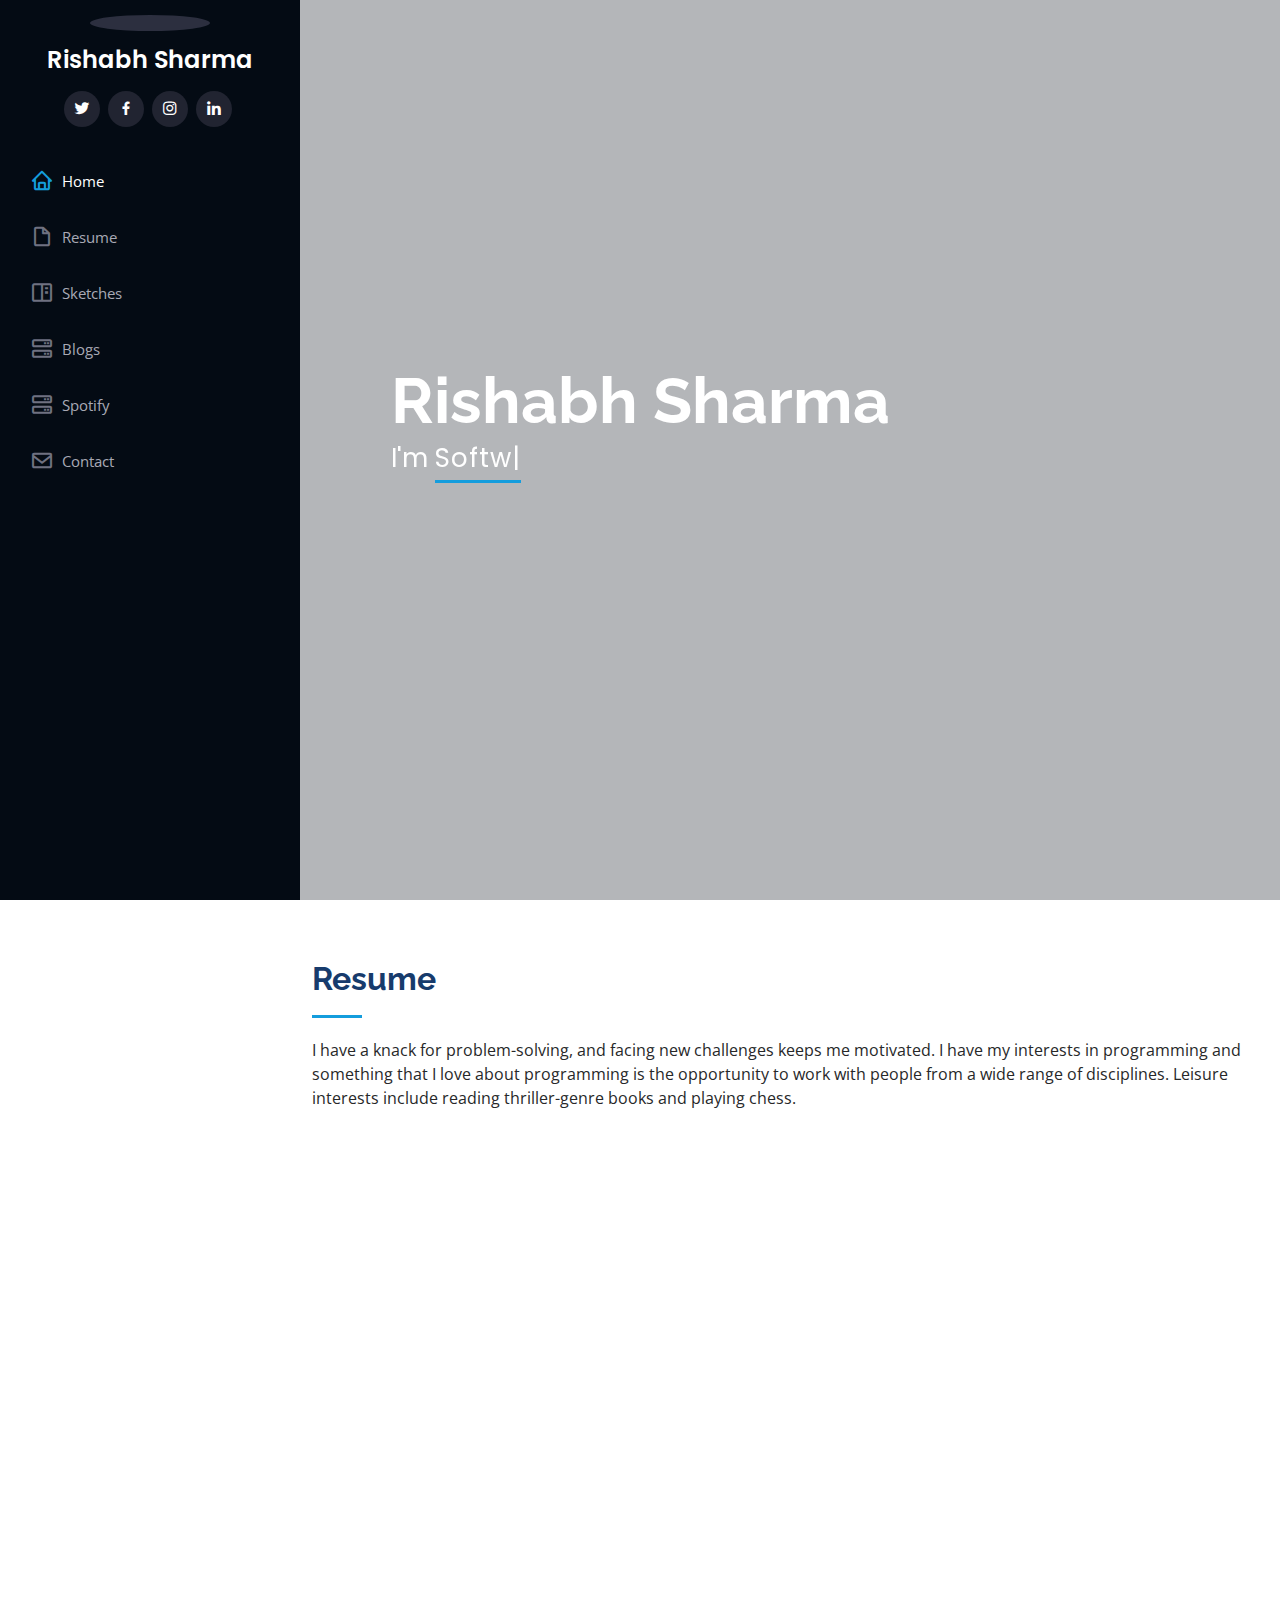
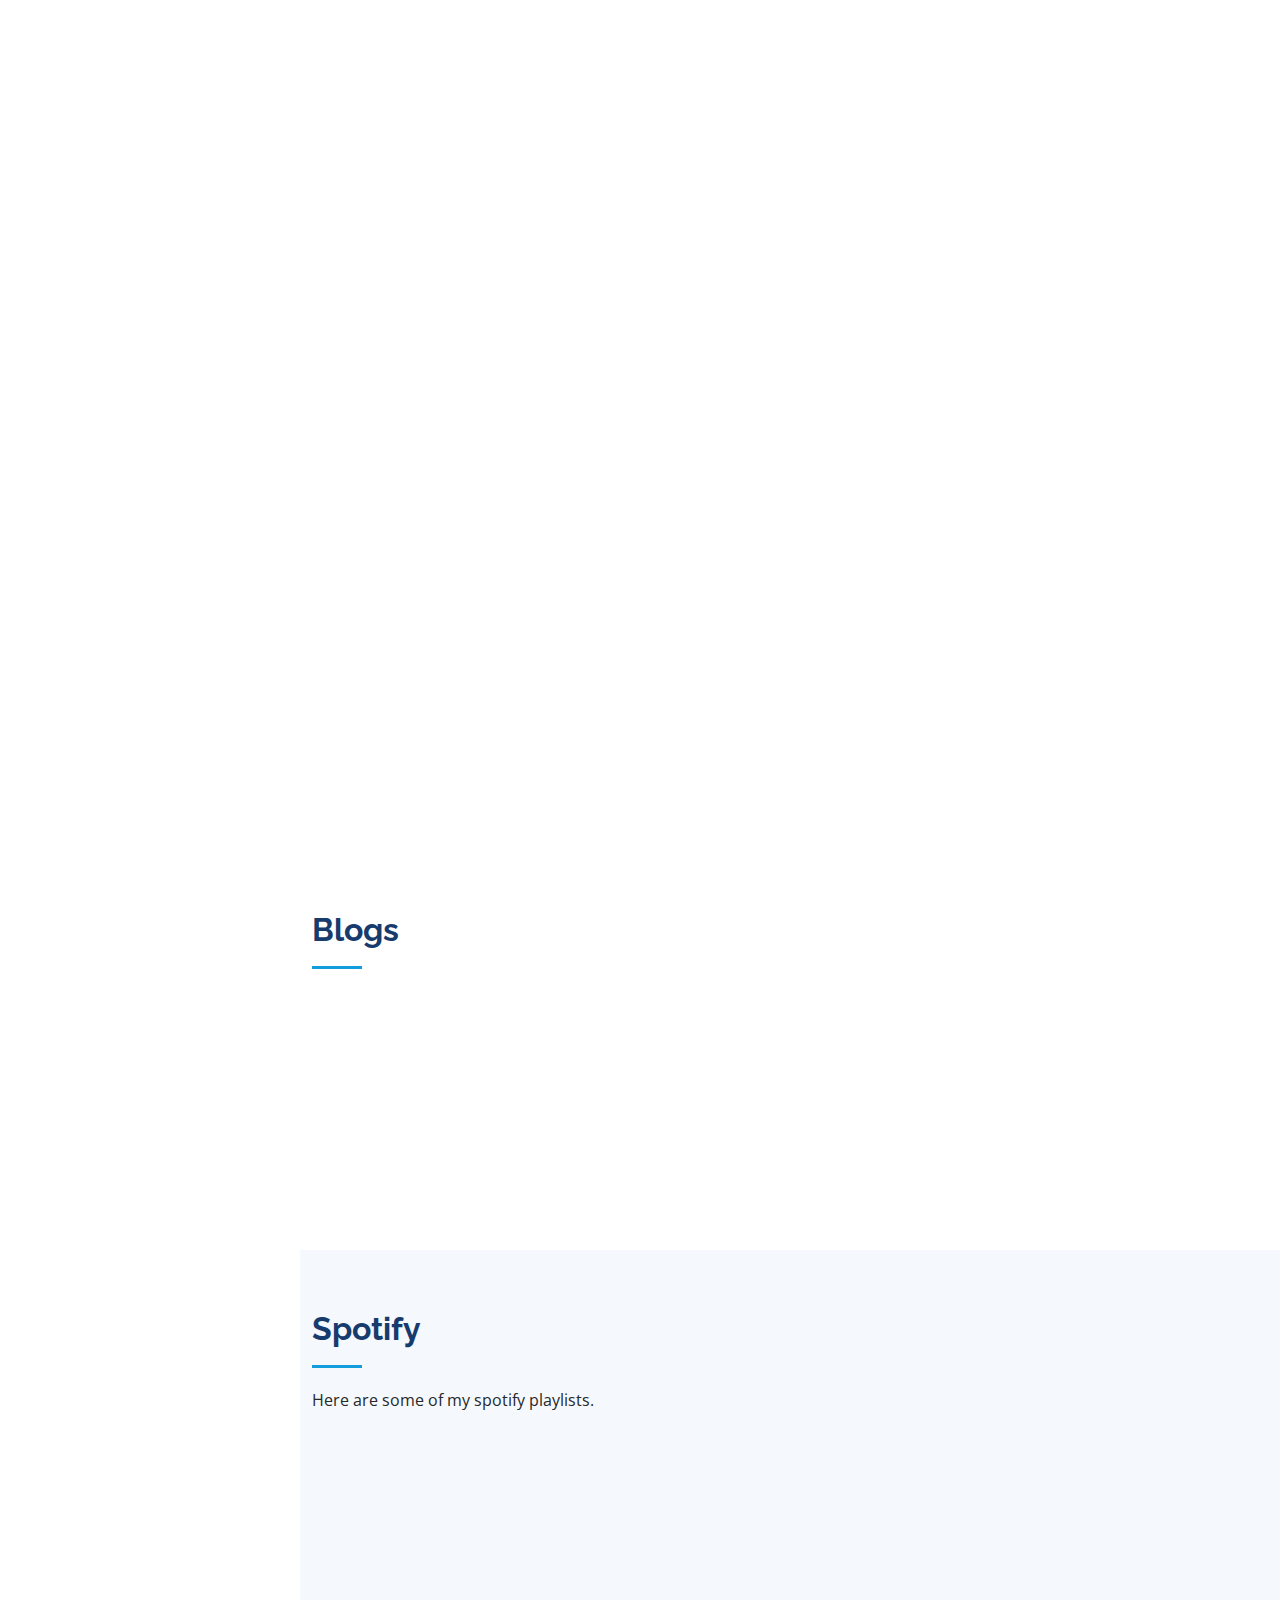
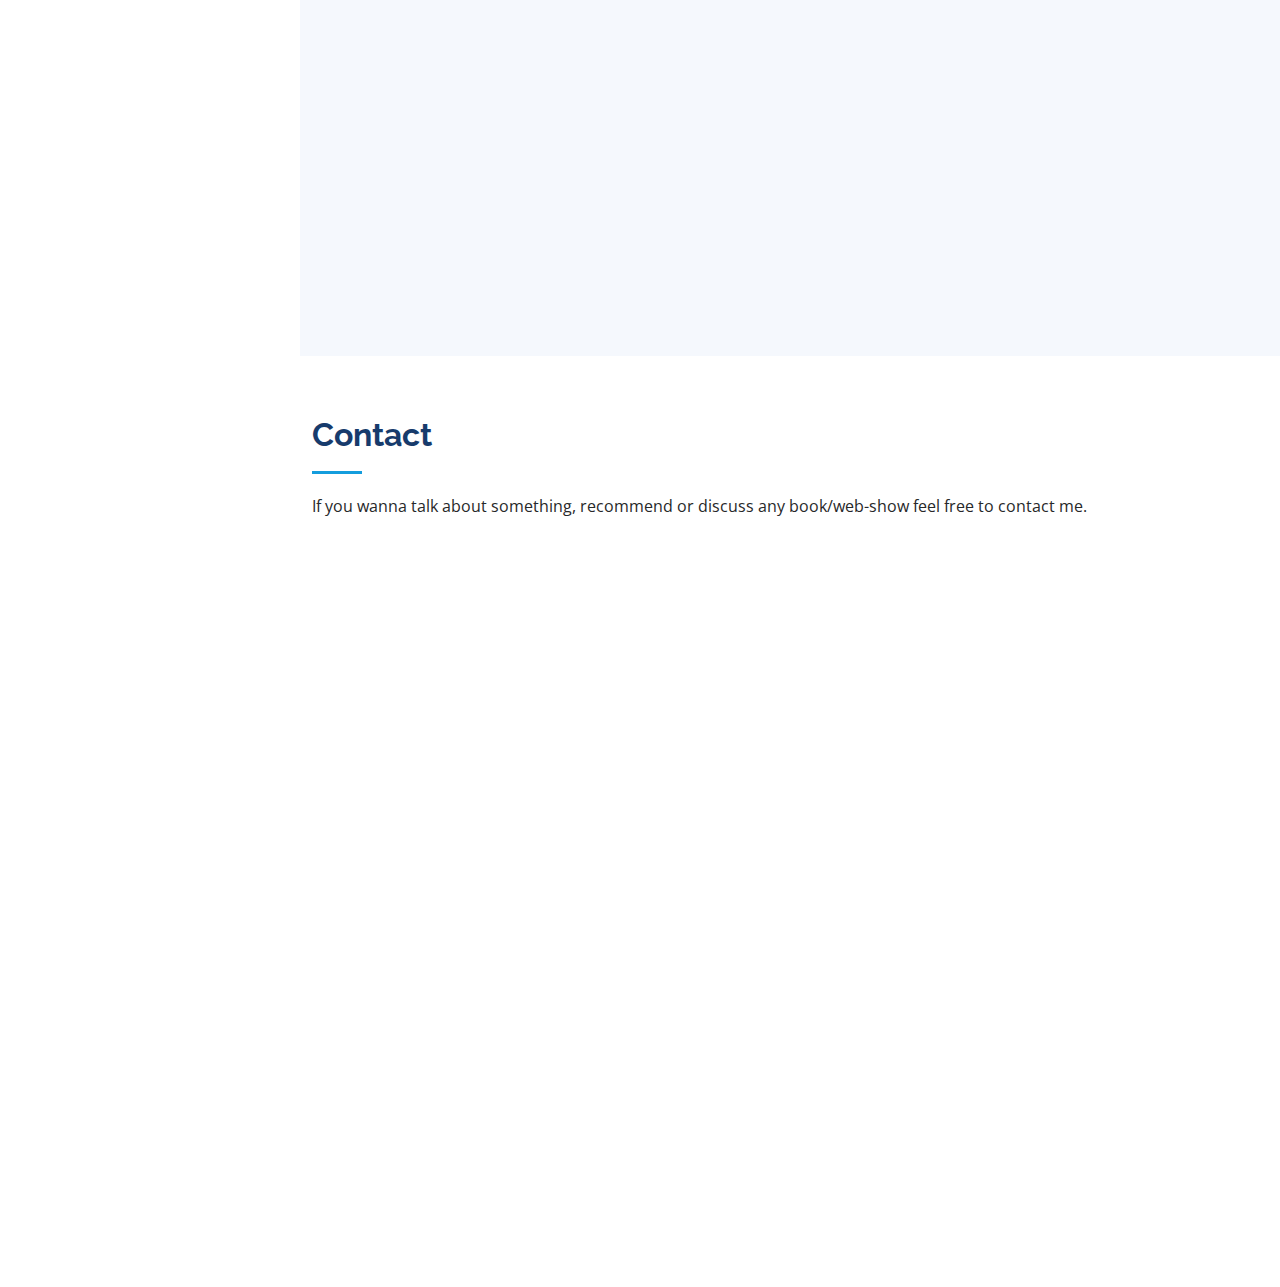
==== index.html @ ef226538 "added templete to be edited later" ====
<!DOCTYPE html>
<html lang="en">

<head>
  <meta charset="utf-8">
  <meta content="width=device-width, initial-scale=1.0" name="viewport">

  <title>Rishabh Sharma</title>
  <meta content="" name="description">
  <meta content="" name="keywords">

  <!-- Favicons -->
  <link href="assets/img/favicon.png" rel="icon">
  <link href="assets/img/apple-touch-icon.png" rel="apple-touch-icon">

  <!-- Google Fonts -->
  <link href="https://fonts.googleapis.com/css?family=Open+Sans:300,300i,400,400i,600,600i,700,700i|Raleway:300,300i,400,400i,500,500i,600,600i,700,700i|Poppins:300,300i,400,400i,500,500i,600,600i,700,700i" rel="stylesheet">

  <!-- Vendor CSS Files -->
  <link href="assets/vendor/aos/aos.css" rel="stylesheet">
  <link href="assets/vendor/bootstrap/css/bootstrap.min.css" rel="stylesheet">
  <link href="assets/vendor/bootstrap-icons/bootstrap-icons.css" rel="stylesheet">
  <link href="assets/vendor/boxicons/css/boxicons.min.css" rel="stylesheet">
  <link href="assets/vendor/glightbox/css/glightbox.min.css" rel="stylesheet">
  <link href="assets/vendor/swiper/swiper-bundle.min.css" rel="stylesheet">

  <!-- Template Main CSS File -->
  <link href="assets/css/style.css" rel="stylesheet">

  <!-- =======================================================
  * Template Name: iPortfolio - v3.7.0
  * Template URL: https://bootstrapmade.com/iportfolio-bootstrap-portfolio-websites-template/
  * Author: BootstrapMade.com
  * License: https://bootstrapmade.com/license/
  ======================================================== -->
</head>

<body>

  <!-- ======= Mobile nav toggle button ======= -->
  <i class="bi bi-list mobile-nav-toggle d-xl-none"></i>

  <!-- ======= Header ======= -->
  <header id="header">
    <div class="d-flex flex-column">

      <div class="profile">
        <img src="assets/img/propic.jpg" alt="" class="img-fluid rounded-circle">
        <h1 class="text-light"><a href="index.html">Rishabh Sharma</a></h1>
        <div class="social-links mt-3 text-center">
          <a href="#" class="twitter"><i class="bx bxl-twitter"></i></a>
          <a href="https://www.facebook.com/thisisrishabhsharma/" class="facebook"><i class="bx bxl-facebook"></i></a>
          <a href="https://www.instagram.com/rishaabh.__/" class="instagram"><i class="bx bxl-instagram"></i></a>
          <!-- <a href="#" class="google-plus"><i class="bx bxl-skype"></i></a> -->
          <a href="#" class="https://www.linkedin.com/in/rishabh18b/"><i class="bx bxl-linkedin"></i></a>
        </div>
      </div>

      <nav id="navbar" class="nav-menu navbar">
        <ul>
          <li><a href="#hero" class="nav-link scrollto active"><i class="bx bx-home"></i> <span>Home</span></a></li>
          <!-- <li><a href="#about" class="nav-link scrollto"><i class="bx bx-user"></i> <span>About</span></a></li> -->
          <li><a href="#resume" class="nav-link scrollto"><i class="bx bx-file-blank"></i> <span>Resume</span></a></li>
          <li><a href="#portfolio" class="nav-link scrollto"><i class="bx bx-book-content"></i> <span>Sketches</span></a></li>
          <li><a href="#services" class="nav-link scrollto"><i class="bx bx-server"></i> <span>Blogs</span></a></li>
          <li><a href="#testimonials" class="nav-link scrollto"><i class="bx bx-server"></i> <span>Spotify</span></a></li>
          <li><a href="#contact" class="nav-link scrollto"><i class="bx bx-envelope"></i> <span>Contact</span></a></li>
        </ul>
      </nav><!-- .nav-menu -->
    </div>
  </header><!-- End Header -->

  <!-- ======= Hero Section ======= -->
  <section id="hero" class="d-flex flex-column justify-content-center align-items-center">
    <div class="hero-container" data-aos="fade-in">
      <h1>Rishabh Sharma</h1>
      <p>I'm <span class="typed" data-typed-items="Software Developer, Bibliophile , Cinephile ,Artist(NOOB)"></span></p>
    </div>
  </section><!-- End Hero -->

  <main id="main">

    <!-- ======= About Section ======= -->
    <!-- <section id="about" class="about">
      <div class="container">

        <div class="section-title">
          <h2>About</h2>
          <p>Magnam dolores commodi suscipit. Necessitatibus eius consequatur ex aliquid fuga eum quidem. Sit sint consectetur velit. Quisquam quos quisquam cupiditate. Et nemo qui impedit suscipit alias ea. Quia fugiat sit in iste officiis commodi quidem hic quas.</p>
        </div>

        <div class="row">
          <div class="col-lg-4" data-aos="fade-right">
            <img src="assets/img/propic.jpg" class="img-fluid" alt="">
          </div>
          <div class="col-lg-8 pt-4 pt-lg-0 content" data-aos="fade-left">
            <h3>UI/UX Designer &amp; Web Developer.</h3>
            <p class="fst-italic">
              Lorem ipsum dolor sit amet, consectetur adipiscing elit, sed do eiusmod tempor incididunt ut labore et dolore
              magna aliqua.
            </p>
            <div class="row">
              <div class="col-lg-6">
                <ul>
                  <li><i class="bi bi-chevron-right"></i> <strong>Birthday:</strong> <span>1 May 1995</span></li>
                  <li><i class="bi bi-chevron-right"></i> <strong>Website:</strong> <span>www.example.com</span></li>
                  <li><i class="bi bi-chevron-right"></i> <strong>Phone:</strong> <span>+123 456 7890</span></li>
                  <li><i class="bi bi-chevron-right"></i> <strong>City:</strong> <span>New York, USA</span></li>
                </ul>
              </div>
              <div class="col-lg-6">
                <ul>
                  <li><i class="bi bi-chevron-right"></i> <strong>Age:</strong> <span>30</span></li>
                  <li><i class="bi bi-chevron-right"></i> <strong>Degree:</strong> <span>Master</span></li>
                  <li><i class="bi bi-chevron-right"></i> <strong>PhEmailone:</strong> <span>email@example.com</span></li>
                  <li><i class="bi bi-chevron-right"></i> <strong>Freelance:</strong> <span>Available</span></li>
                </ul>
              </div>
            </div>
            <p>
              Officiis eligendi itaque labore et dolorum mollitia officiis optio vero. Quisquam sunt adipisci omnis et ut. Nulla accusantium dolor incidunt officia tempore. Et eius omnis.
              Cupiditate ut dicta maxime officiis quidem quia. Sed et consectetur qui quia repellendus itaque neque. Aliquid amet quidem ut quaerat cupiditate. Ab et eum qui repellendus omnis culpa magni laudantium dolores.
            </p>
          </div>
        </div>

      </div>
    </section>End About Section -->

    <!-- ======= Facts Section ======= -->
    <!-- <section id="facts" class="facts">
      <div class="container">

        <div class="section-title">
          <h2>Facts</h2>
          <p>Magnam dolores commodi suscipit. Necessitatibus eius consequatur ex aliquid fuga eum quidem. Sit sint consectetur velit. Quisquam quos quisquam cupiditate. Et nemo qui impedit suscipit alias ea. Quia fugiat sit in iste officiis commodi quidem hic quas.</p>
        </div>

        <div class="row no-gutters">

          <div class="col-lg-3 col-md-6 d-md-flex align-items-md-stretch" data-aos="fade-up">
            <div class="count-box">
              <i class="bi bi-emoji-smile"></i>
              <span data-purecounter-start="0" data-purecounter-end="232" data-purecounter-duration="1" class="purecounter"></span>
              <p><strong>Happy Clients</strong> consequuntur quae</p>
            </div>
          </div>

          <div class="col-lg-3 col-md-6 d-md-flex align-items-md-stretch" data-aos="fade-up" data-aos-delay="100">
            <div class="count-box">
              <i class="bi bi-journal-richtext"></i>
              <span data-purecounter-start="0" data-purecounter-end="521" data-purecounter-duration="1" class="purecounter"></span>
              <p><strong>Projects</strong> adipisci atque cum quia aut</p>
            </div>
          </div>

          <div class="col-lg-3 col-md-6 d-md-flex align-items-md-stretch" data-aos="fade-up" data-aos-delay="200">
            <div class="count-box">
              <i class="bi bi-headset"></i>
              <span data-purecounter-start="0" data-purecounter-end="1453" data-purecounter-duration="1" class="purecounter"></span>
              <p><strong>Hours Of Support</strong> aut commodi quaerat</p>
            </div>
          </div>

          <div class="col-lg-3 col-md-6 d-md-flex align-items-md-stretch" data-aos="fade-up" data-aos-delay="300">
            <div class="count-box">
              <i class="bi bi-people"></i>
              <span data-purecounter-start="0" data-purecounter-end="32" data-purecounter-duration="1" class="purecounter"></span>
              <p><strong>Hard Workers</strong> rerum asperiores dolor</p>
            </div>
          </div>

        </div>

      </div>
    </section>End Facts Section -->

    <!-- ======= Skills Section ======= -->
    <!-- <section id="skills" class="skills section-bg">
      <div class="container">

        <div class="section-title">
          <h2>Skills</h2>
          <p></p>
        </div>

        <div class="row skills-content">

          <div class="col-lg-6" data-aos="fade-up">

            <div class="progress">
              <span class="skill"> C++ <i class="val">100%</i></span>
              <div class="progress-bar-wrap">
                <div class="progress-bar" role="progressbar" aria-valuenow="100" aria-valuemin="0" aria-valuemax="100"></div>
              </div>
            </div>

            <div class="progress">
              <span class="skill">CSS <i class="val">90%</i></span>
              <div class="progress-bar-wrap">
                <div class="progress-bar" role="progressbar" aria-valuenow="90" aria-valuemin="0" aria-valuemax="100"></div>
              </div>
            </div>

            <div class="progress">
              <span class="skill">JavaScript <i class="val">75%</i></span>
              <div class="progress-bar-wrap">
                <div class="progress-bar" role="progressbar" aria-valuenow="75" aria-valuemin="0" aria-valuemax="100"></div>
              </div>
            </div>

          </div>

          <div class="col-lg-6" data-aos="fade-up" data-aos-delay="100">

            <div class="progress">
              <span class="skill">PHP <i class="val">80%</i></span>
              <div class="progress-bar-wrap">
                <div class="progress-bar" role="progressbar" aria-valuenow="80" aria-valuemin="0" aria-valuemax="100"></div>
              </div>
            </div>

            <div class="progress">
              <span class="skill">WordPress/CMS <i class="val">90%</i></span>
              <div class="progress-bar-wrap">
                <div class="progress-bar" role="progressbar" aria-valuenow="90" aria-valuemin="0" aria-valuemax="100"></div>
              </div>
            </div>

            <div class="progress">
              <span class="skill">Photoshop <i class="val">55%</i></span>
              <div class="progress-bar-wrap">
                <div class="progress-bar" role="progressbar" aria-valuenow="55" aria-valuemin="0" aria-valuemax="100"></div>
              </div>
            </div>

          </div>

        </div>

      </div>
    </section>End Skills Section -->

    <!-- ======= Resume Section ======= -->
    <section id="resume" class="resume">
      <div class="container">

        <div class="section-title">
          <h2>Resume</h2>
          <p>I have a knack for problem-solving, and facing new challenges keeps me motivated. I have my interests in programming and something that I love about programming is the opportunity to work with people from a wide range of disciplines. Leisure interests include reading thriller-genre books and playing chess.</p>
        </div>

        <div class="row">
          <div class="col-lg-6" data-aos="fade-up">
            <h3 class="resume-title">Sumary</h3>
            <div class="resume-item pb-0">
              <h4>Rishabh Sharma</h4>
              <p><em>Innovative and deadline-driven software developer who is new in the industry and trying to understand and do professional work.</em></p>
              <ul>
                <li>Bangalore, India</li>
                <!-- <li>(123) 456-7891</li>
                <li>alice.barkley@example.com</li> -->
              </ul>
            </div>

            <h3 class="resume-title">Education</h3>
            <div class="resume-item">
              <h4>Bachelor of Technology, Electronics &amp; Communication Engineering</h4>
              <h5>2018 - 2022</h5>
              <p><em><b>Indian Institute of Technology (IIT) Guwahati, Assam, India </b></em></p>
            </div>
            <!-- <div class="resume-item">
              <h4>Bachelor of Fine Arts &amp; Graphic Design</h4>
              <h5>2010 - 2014</h5>
              <p><em>Rochester Institute of Technology, Rochester, NY</em></p>
              <p>Quia nobis sequi est occaecati aut. Repudiandae et iusto quae reiciendis et quis Eius vel ratione eius unde vitae rerum voluptates asperiores voluptatem Earum molestiae consequatur neque etlon sader mart dila</p>
            </div>
          </div> -->
          <div class="col-lg-6" data-aos="fade-up" data-aos-delay="100">
            <h3 class="resume-title">Professional Experience</h3>
            <div class="resume-item">
              <h4>Software Development Engineer ,Amazon </h4>
              <h5>July 2022 - Present</h5>
              <p><em>Bangalore, India</em></p>
              <ul>
                <!-- <li>Developed numerous marketing programs (logos, brochures,infographics, presentations, and advertisements).</li>
                <li>Managed up to 5 projects or tasks at a given time while under pressure</li>
                <li>Recommended and consulted with clients on the most appropriate graphic design</li>
                <li>Created 4+ design presentations and proposals a month for clients and account managers</li> -->
              </ul>
            </div>
            <div class="resume-item">
              <h4>Software Engineer Intern</h4>
              <h5>May 2021 - July 2021</h5>
              <p><em> Pune, India </em></p>
              <ul>
                <li>Developed a REST Spring Boot Angular application with different services and implemented mockito tests.</li>
                <li>Used JDBC api to create connection with the database, performed queries and visualized results with swagger-ui. </li>
                <li>Analyzed and provided solution to resolve 4 jiras related to missing breaks in a Portfolio Services System application.</li>
              </ul>
            </div>
            
          </div>
        </div>

      </div>
    </section><!-- End Resume Section -->

    <!-- ======= Portfolio Section ======= -->
    <!-- <section id="portfolio" class="portfolio section-bg">
      <div class="container">

        <div class="section-title">
          <h2>Sketches</h2>
          <p> Leisure Interest (Maybe someday I will be able to draw better) </p>
        </div>

        <div class="row" data-aos="fade-up">
          <div class="col-lg-12 d-flex justify-content-center">
            <ul id="portfolio-flters">
              <li data-filter="*" class="filter-active">All</li>
              <li data-filter=".filter-app">App</li>
              <li data-filter=".filter-card">Card</li>
              <li data-filter=".filter-web">Web</li>
            </ul>
          </div>
        </div>

        <div class="row portfolio-container" data-aos="fade-up" data-aos-delay="100">

          <div class="col-lg-4 col-md-6 portfolio-item filter-app">
            <div class="portfolio-wrap">
              <img src="assets/img/portfolio/portfolio-1.jpg" class="img-fluid" alt="">
              <div class="portfolio-links">
                <a href="assets/img/portfolio/portfolio-1.jpg" data-gallery="portfolioGallery" class="portfolio-lightbox" title="App 1"><i class="bx bx-plus"></i></a>
                <a href="portfolio-details.html" title="More Details"><i class="bx bx-link"></i></a>
              </div>
            </div>
          </div>

          <div class="col-lg-4 col-md-6 portfolio-item filter-web">
            <div class="portfolio-wrap">
              <img src="assets/img/portfolio/portfolio-2.jpg" class="img-fluid" alt="">
              <div class="portfolio-links">
                <a href="assets/img/portfolio/portfolio-2.jpg" data-gallery="portfolioGallery" class="portfolio-lightbox" title="Web 3"><i class="bx bx-plus"></i></a>
                <a href="portfolio-details.html" title="More Details"><i class="bx bx-link"></i></a>
              </div>
            </div>
          </div>

          <div class="col-lg-4 col-md-6 portfolio-item filter-app">
            <div class="portfolio-wrap">
              <img src="assets/img/portfolio/portfolio-3.jpg" class="img-fluid" alt="">
              <div class="portfolio-links">
                <a href="assets/img/portfolio/portfolio-3.jpg" data-gallery="portfolioGallery" class="portfolio-lightbox" title="App 2"><i class="bx bx-plus"></i></a>
                <a href="portfolio-details.html" title="More Details"><i class="bx bx-link"></i></a>
              </div>
            </div>
          </div>

          <div class="col-lg-4 col-md-6 portfolio-item filter-card">
            <div class="portfolio-wrap">
              <img src="assets/img/portfolio/portfolio-4.jpg" class="img-fluid" alt="">
              <div class="portfolio-links">
                <a href="assets/img/portfolio/portfolio-4.jpg" data-gallery="portfolioGallery" class="portfolio-lightbox" title="Card 2"><i class="bx bx-plus"></i></a>
                <a href="portfolio-details.html" title="More Details"><i class="bx bx-link"></i></a>
              </div>
            </div>
          </div>

          <div class="col-lg-4 col-md-6 portfolio-item filter-web">
            <div class="portfolio-wrap">
              <img src="assets/img/portfolio/portfolio-5.jpg" class="img-fluid" alt="">
              <div class="portfolio-links">
                <a href="assets/img/portfolio/portfolio-5.jpg" data-gallery="portfolioGallery" class="portfolio-lightbox" title="Web 2"><i class="bx bx-plus"></i></a>
                <a href="portfolio-details.html" title="More Details"><i class="bx bx-link"></i></a>
              </div>
            </div>
          </div>

          <div class="col-lg-4 col-md-6 portfolio-item filter-app">
            <div class="portfolio-wrap">
              <img src="assets/img/portfolio/portfolio-6.jpg" class="img-fluid" alt="">
              <div class="portfolio-links">
                <a href="assets/img/portfolio/portfolio-6.jpg" data-gallery="portfolioGallery" class="portfolio-lightbox" title="App 3"><i class="bx bx-plus"></i></a>
                <a href="portfolio-details.html" title="More Details"><i class="bx bx-link"></i></a>
              </div>
            </div>
          </div>

          <div class="col-lg-4 col-md-6 portfolio-item filter-card">
            <div class="portfolio-wrap">
              <img src="assets/img/portfolio/portfolio-7.jpg" class="img-fluid" alt="">
              <div class="portfolio-links">
                <a href="assets/img/portfolio/portfolio-7.jpg" data-gallery="portfolioGallery" class="portfolio-lightbox" title="Card 1"><i class="bx bx-plus"></i></a>
                <a href="portfolio-details.html" title="More Details"><i class="bx bx-link"></i></a>
              </div>
            </div>
          </div>

          <div class="col-lg-4 col-md-6 portfolio-item filter-card">
            <div class="portfolio-wrap">
              <img src="assets/img/portfolio/portfolio-8.jpg" class="img-fluid" alt="">
              <div class="portfolio-links">
                <a href="assets/img/portfolio/portfolio-8.jpg" data-gallery="portfolioGallery" class="portfolio-lightbox" title="Card 3"><i class="bx bx-plus"></i></a>
                <a href="portfolio-details.html" title="More Details"><i class="bx bx-link"></i></a>
              </div>
            </div>
          </div>

          <div class="col-lg-4 col-md-6 portfolio-item filter-web">
            <div class="portfolio-wrap">
              <img src="assets/img/portfolio/portfolio-9.jpg" class="img-fluid" alt="">
              <div class="portfolio-links">
                <a href="assets/img/portfolio/portfolio-9.jpg" data-gallery="portfolioGallery" class="portfolio-lightbox" title="Web 3"><i class="bx bx-plus"></i></a>
                <a href="portfolio-details.html" title="More Details"><i class="bx bx-link"></i></a>
              </div>
            </div>
          </div>

        </div>

      </div>
    </section> -->
    <!-- End Portfolio Section -->

    <!-- ======= Services Section ======= -->
    <section id="services" class="services">
      <div class="container">

        <div class="section-title">
          <h2>Blogs</h2>
          <p></p>
        </div>

        <div class="row">
          <div class="col-lg-4 col-md-6 icon-box" data-aos="fade-up">
            <div class="icon"><i class="bi bi-briefcase"></i></div>
            <h4 class="title"><a href="">Image Captioning</a></h4>
            <p class="description">Not Added Yet</p>
          </div>
          <div class="col-lg-4 col-md-6 icon-box" data-aos="fade-up" data-aos-delay="100">
            <div class="icon"><i class="bi bi-card-checklist"></i></div>
            <h4 class="title"><a href="">Movies and Shows  </a></h4>
            <p class="description">To Be Added </p>
          </div>
          <div class="col-lg-4 col-md-6 icon-box" data-aos="fade-up" data-aos-delay="200">
            <div class="icon"><i class="bi bi-bar-chart"></i></div>
            <h4 class="title"><a href="">Projects</a></h4>
            <p class="description">TBA</p>
          </div>
           <div class="col-lg-4 col-md-6 icon-box" data-aos="fade-up" data-aos-delay="300">
            <div class="icon"><i class="bi bi-binoculars"></i></div>
            <h4 class="title"><a href="">Leetcode Profile</a></h4>
            <p class="description"></p>
          </div>
          <!--<div class="col-lg-4 col-md-6 icon-box" data-aos="fade-up" data-aos-delay="400">
            <div class="icon"><i class="bi bi-brightness-high"></i></div>
            <h4 class="title"><a href="">Nemo Enim</a></h4>
            <p class="description">At vero eos et accusamus et iusto odio dignissimos ducimus qui blanditiis praesentium voluptatum deleniti atque</p>
          </div>
          <div class="col-lg-4 col-md-6 icon-box" data-aos="fade-up" data-aos-delay="500">
            <div class="icon"><i class="bi bi-calendar4-week"></i></div>
            <h4 class="title"><a href="">Eiusmod Tempor</a></h4>
            <p class="description">Et harum quidem rerum facilis est et expedita distinctio. Nam libero tempore, cum soluta nobis est eligendi</p>
          </div> -->
        </div>

      </div>
    </section><!-- End Services Section -->

    <!-- ======= Testimonials Section ======= -->
    <section id="testimonials" class="testimonials section-bg">
      <div class="container">

        <div class="section-title">
          <h2>Spotify</h2>
          <p>Here are some of my spotify playlists.</p>
        </div>

        <div class="testimonials-slider swiper" data-aos="fade-up" data-aos-delay="100">
          <div class="swiper-wrapper">

            <div class="swiper-slide">
              <!-- <div class="testimonial-item" data-aos="fade-up" data-aos-delay="200">
                <p>
                  <i class="bx bxs-quote-alt-left quote-icon-left"></i>
                  Enim nisi quem export duis labore cillum quae magna enim sint quorum nulla quem veniam duis minim tempor labore quem eram duis noster aute amet eram fore quis sint minim.
                  <i class="bx bxs-quote-alt-right quote-icon-right"></i>
                </p>
                <img src="assets/img/testimonials/testimonials-3.jpg" class="testimonial-img" alt="">
                <h3>Jena Karlis</h3>
                <h4>Store Owner</h4>
              </div> -->
              <iframe style="border-radius:12px" src="https://open.spotify.com/embed/playlist/4V5U6uUlT5uv5gqG6p8don?utm_source=generator&theme=0" width="100%" height="380" frameBorder="0" allowfullscreen="" allow="autoplay; clipboard-write; encrypted-media; fullscreen; picture-in-picture"></iframe>
            </div><!-- End testimonial item -->

            <div class="swiper-slide">
              <!-- <div class="testimonial-item" data-aos="fade-up" data-aos-delay="300">
                <p>
                  <i class="bx bxs-quote-alt-left quote-icon-left"></i>
                  Fugiat enim eram quae cillum dolore dolor amet nulla culpa multos export minim fugiat minim velit minim dolor enim duis veniam ipsum anim magna sunt elit fore quem dolore labore illum veniam.
                  <i class="bx bxs-quote-alt-right quote-icon-right"></i>
                </p>
                <img src="assets/img/testimonials/testimonials-4.jpg" class="testimonial-img" alt="">
                <h3>Matt Brandon</h3>
                <h4>Freelancer</h4>
              </div> -->
              <iframe style="border-radius:12px" src="https://open.spotify.com/embed/playlist/53Fa5BwtEVOFikJavcQBQ5?utm_source=generator" width="100%" height="380" frameBorder="0" allowfullscreen="" allow="autoplay; clipboard-write; encrypted-media; fullscreen; picture-in-picture"></iframe>
            </div><!-- End testimonial item -->

            <div class="swiper-slide">
              <!-- <div class="testimonial-item" data-aos="fade-up">
                <p>
                  <i class="bx bxs-quote-alt-left quote-icon-left"></i>
                  Proin iaculis purus consequat sem cure digni ssim donec porttitora entum suscipit rhoncus. Accusantium quam, ultricies eget id, aliquam eget nibh et. Maecen aliquam, risus at semper.
                  <i class="bx bxs-quote-alt-right quote-icon-right"></i>
                </p>
                <img src="assets/img/testimonials/testimonials-1.jpg" class="testimonial-img" alt="">
                <h3>Saul Goodman</h3>
                <h4>Ceo &amp; Founder</h4>
              </div> -->
              <iframe style="border-radius:12px" src="https://open.spotify.com/embed/playlist/48FzzGrpY8kNujWQgkJJsB?utm_source=generator" width="100%" height="380" frameBorder="0" allowfullscreen="" allow="autoplay; clipboard-write; encrypted-media; fullscreen; picture-in-picture"></iframe>
            </div><!-- End testimonial item -->

            <div class="swiper-slide">
              <!-- <div class="testimonial-item" data-aos="fade-up" data-aos-delay="100">
                <p>
                  <i class="bx bxs-quote-alt-left quote-icon-left"></i>
                  Export tempor illum tamen malis malis eram quae irure esse labore quem cillum quid cillum eram malis quorum velit fore eram velit sunt aliqua noster fugiat irure amet legam anim culpa.
                  <i class="bx bxs-quote-alt-right quote-icon-right"></i>
                </p>
                <img src="assets/img/testimonials/testimonials-2.jpg" class="testimonial-img" alt="">
                <h3>Sara Wilsson</h3>
                <h4>Designer</h4>
              </div> -->
              <iframe style="border-radius:12px" src="https://open.spotify.com/embed/playlist/6kwsrBHZuJHfhoolCjEnKP?utm_source=generator" width="100%" height="380" frameBorder="0" allowfullscreen="" allow="autoplay; clipboard-write; encrypted-media; fullscreen; picture-in-picture"></iframe>
            </div><!-- End testimonial item -->

            

            

            <div class="swiper-slide">
              <!-- <div class="testimonial-item" data-aos="fade-up" data-aos-delay="400">
                <p>
                  <i class="bx bxs-quote-alt-left quote-icon-left"></i>
                  Quis quorum aliqua sint quem legam fore sunt eram irure aliqua veniam tempor noster veniam enim culpa labore duis sunt culpa nulla illum cillum fugiat legam esse veniam culpa fore nisi cillum quid.
                  <i class="bx bxs-quote-alt-right quote-icon-right"></i>
                </p>
                <img src="assets/img/testimonials/testimonials-5.jpg" class="testimonial-img" alt="">
                <h3>John Larson</h3>
                <h4>Entrepreneur</h4>
              </div> -->
              Show code
<iframe style="border-radius:12px" src="https://open.spotify.com/embed/playlist/7jkri3Ec6mxAiTUZVP0D40?utm_source=generator" width="100%" height="380" frameBorder="0" allowfullscreen="" allow="autoplay; clipboard-write; encrypted-media; fullscreen; picture-in-picture"></iframe>
            </div><!-- End testimonial item -->

          </div>
          <div class="swiper-pagination"></div>
        </div>

      </div>
    </section><!-- End Testimonials Section -->

    <!-- ======= Contact Section ======= -->
    <section id="contact" class="contact">
      <div class="container">

        <div class="section-title">
          <h2>Contact</h2>
          <p>If you wanna talk about something, recommend or discuss any book/web-show feel free to contact me.</p>
        </div>

        <div class="row" data-aos="fade-in">

          <div class="col-lg-5 d-flex align-items-stretch">
            <div class="info">
              <div class="address">
                <i class="bi bi-geo-alt"></i>
                <h4>Location:</h4>
                <p>In the Moment &#128521;</p>
              </div>

              <div class="email">
                <i class="bi bi-envelope"></i>
                <h4>Email:</h4>
                <p>risharma18b@gmail.com</p>
              </div>

              <div class="phone">
                <i class="bi bi-phone"></i>
                <h4>Call:</h4>
                <p>+9194245-97135</p>
              </div>

              <iframe src="https://www.google.com/maps/embed?pb=!1m14!1m12!1m3!1d15552.649179714963!2d77.71085735!3d12.961464699999999!2m3!1f0!2f0!3f0!3m2!1i1024!2i768!4f13.1!5e0!3m2!1sen!2sin!4v1658577190531!5m2!1sen!2sin" frameborder="0" style="border:0; width: 100%; height: 290px;" allowfullscreen></iframe>
            </div>

          </div>

          <div class="col-lg-7 mt-5 mt-lg-0 d-flex align-items-stretch">
            <form action="forms/contact.php" method="post" role="form" class="php-email-form">
              <div class="row">
                <div class="form-group col-md-6">
                  <label for="name">Your Name</label>
                  <input type="text" name="name" class="form-control" id="name" required>
                </div>
                <div class="form-group col-md-6">
                  <label for="name">Your Email</label>
                  <input type="email" class="form-control" name="email" id="email" required>
                </div>
              </div>
              <div class="form-group">
                <label for="name">Subject</label>
                <input type="text" class="form-control" name="subject" id="subject" required>
              </div>
              <div class="form-group">
                <label for="name">Message</label>
                <textarea class="form-control" name="message" rows="10" required></textarea>
              </div>
              <div class="my-3">
                <div class="loading">Loading</div>
                <div class="error-message"></div>
                <div class="sent-message">Your message has been sent. Thank you!</div>
              </div>
              <div class="text-center"><button type="submit">Send Message</button></div>
            </form>
          </div>

        </div>

      </div>
    </section><!-- End Contact Section -->

  </main><!-- End #main -->

  <!-- ======= Footer ======= -->
  <footer id="footer">
    <div class="container">
      <!-- <div class="copyright">
        &copy; Copyright <strong><span>Rishabh</span></strong>
      </div> -->
      
    </div>
  </footer><!-- End  Footer -->

  <a href="#" class="back-to-top d-flex align-items-center justify-content-center"><i class="bi bi-arrow-up-short"></i></a>

  <!-- Vendor JS Files -->
  <script src="assets/vendor/purecounter/purecounter.js"></script>
  <script src="assets/vendor/aos/aos.js"></script>
  <script src="assets/vendor/bootstrap/js/bootstrap.bundle.min.js"></script>
  <script src="assets/vendor/glightbox/js/glightbox.min.js"></script>
  <script src="assets/vendor/isotope-layout/isotope.pkgd.min.js"></script>
  <script src="assets/vendor/swiper/swiper-bundle.min.js"></script>
  <script src="assets/vendor/typed.js/typed.min.js"></script>
  <script src="assets/vendor/waypoints/noframework.waypoints.js"></script>
  <script src="assets/vendor/php-email-form/validate.js"></script>

  <!-- Template Main JS File -->
  <script src="assets/js/main.js"></script>

</body>

</html>
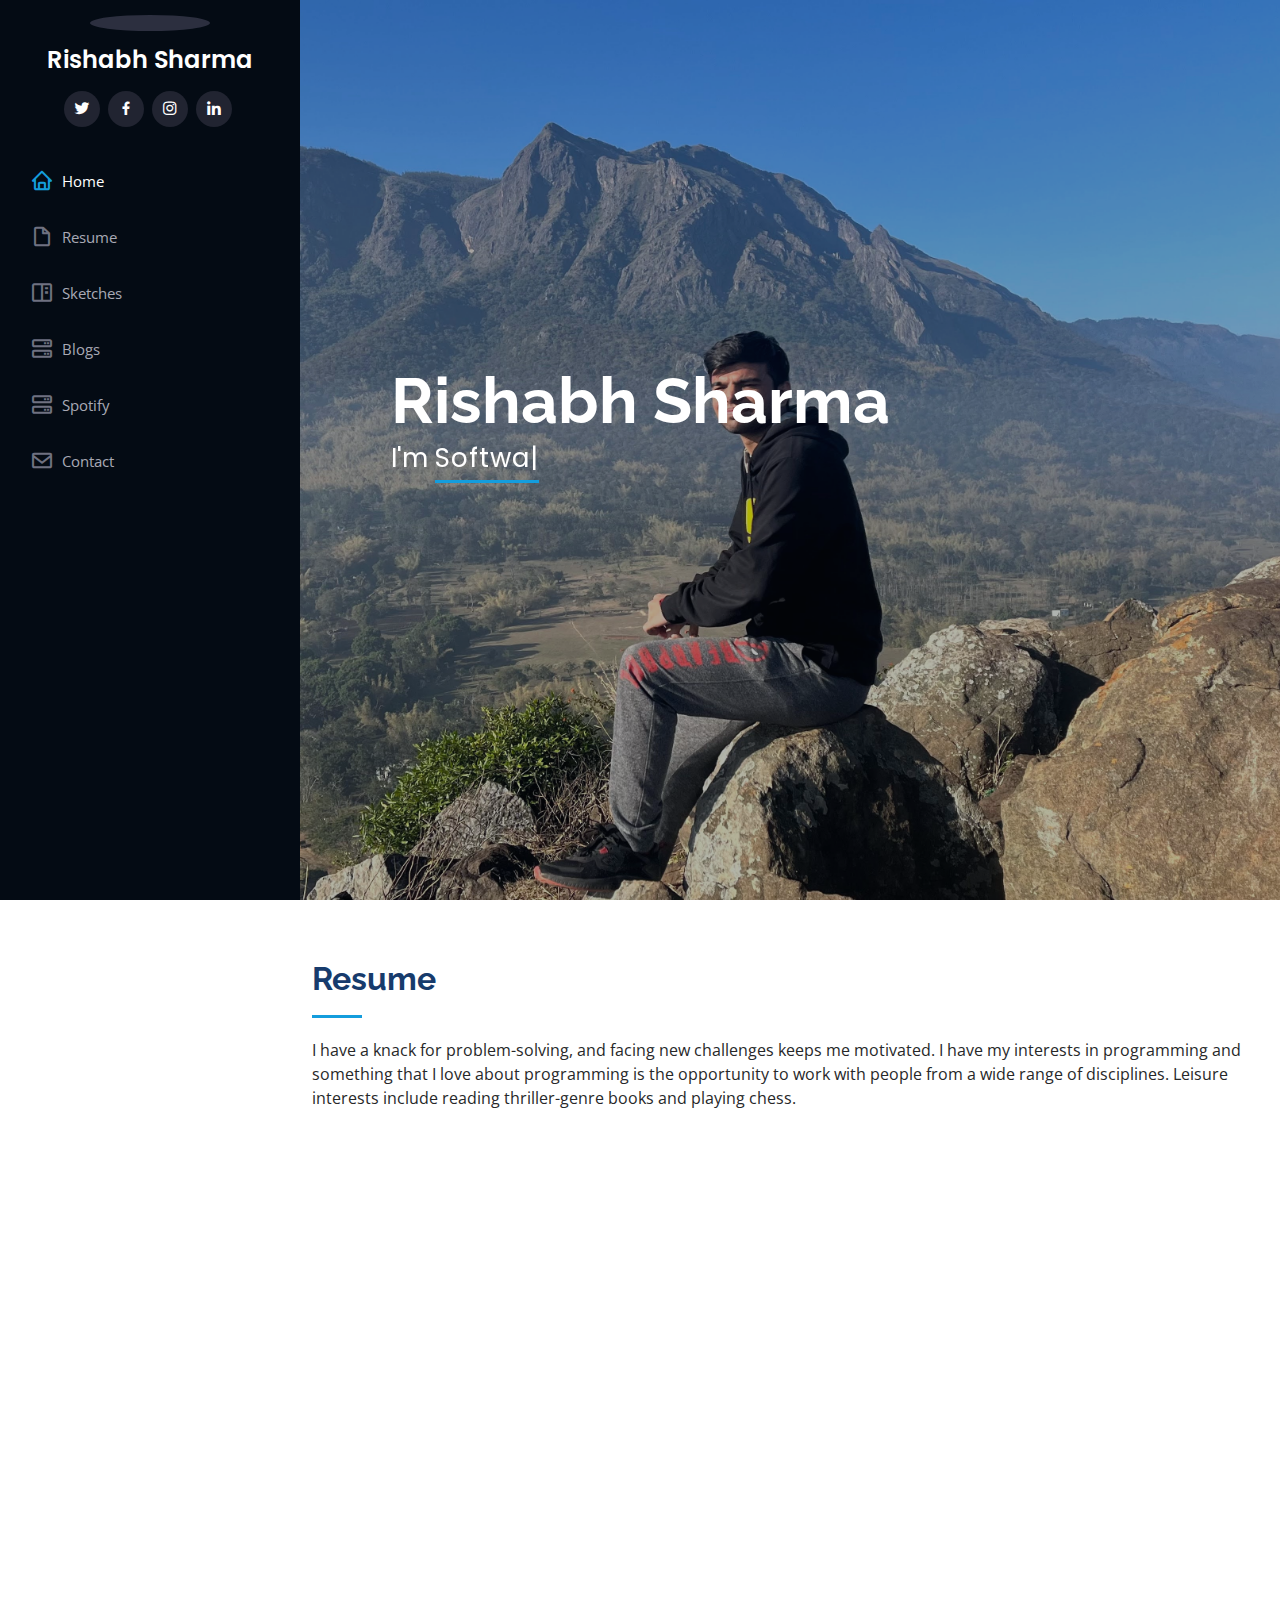
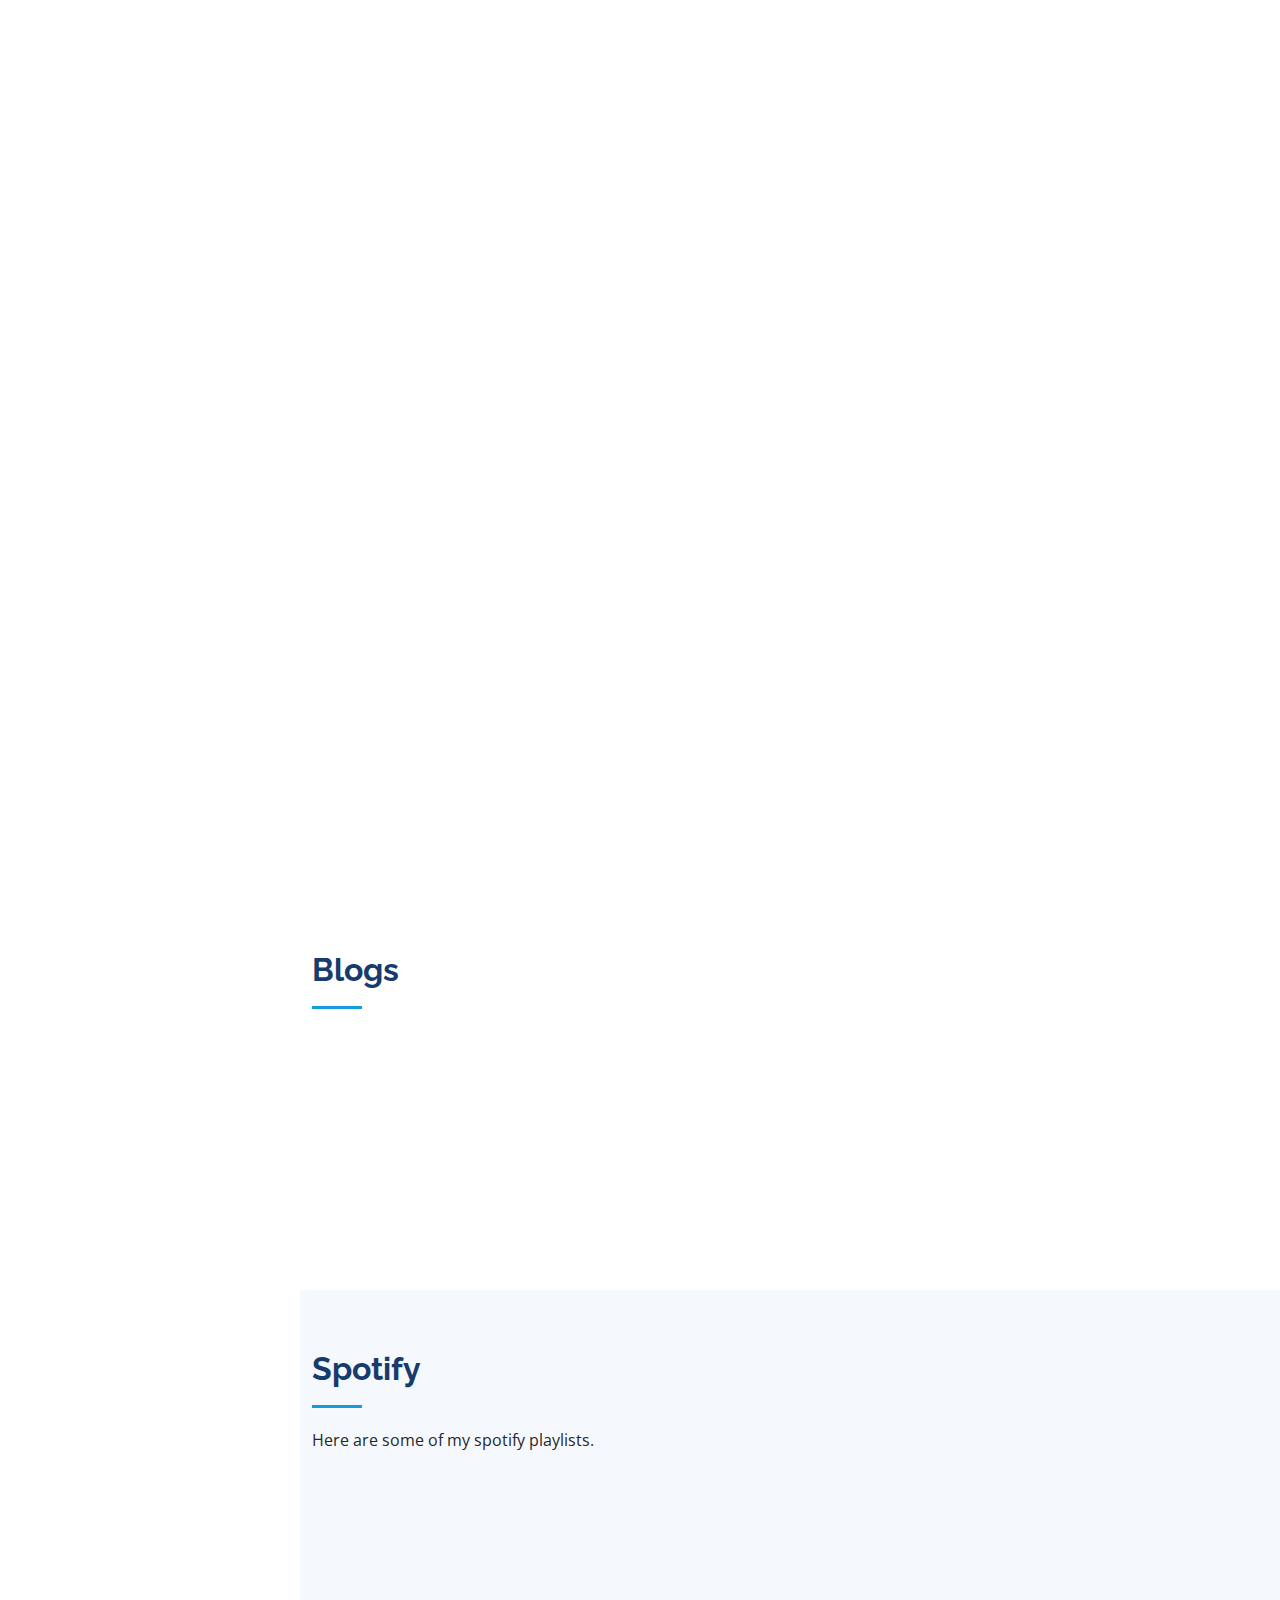
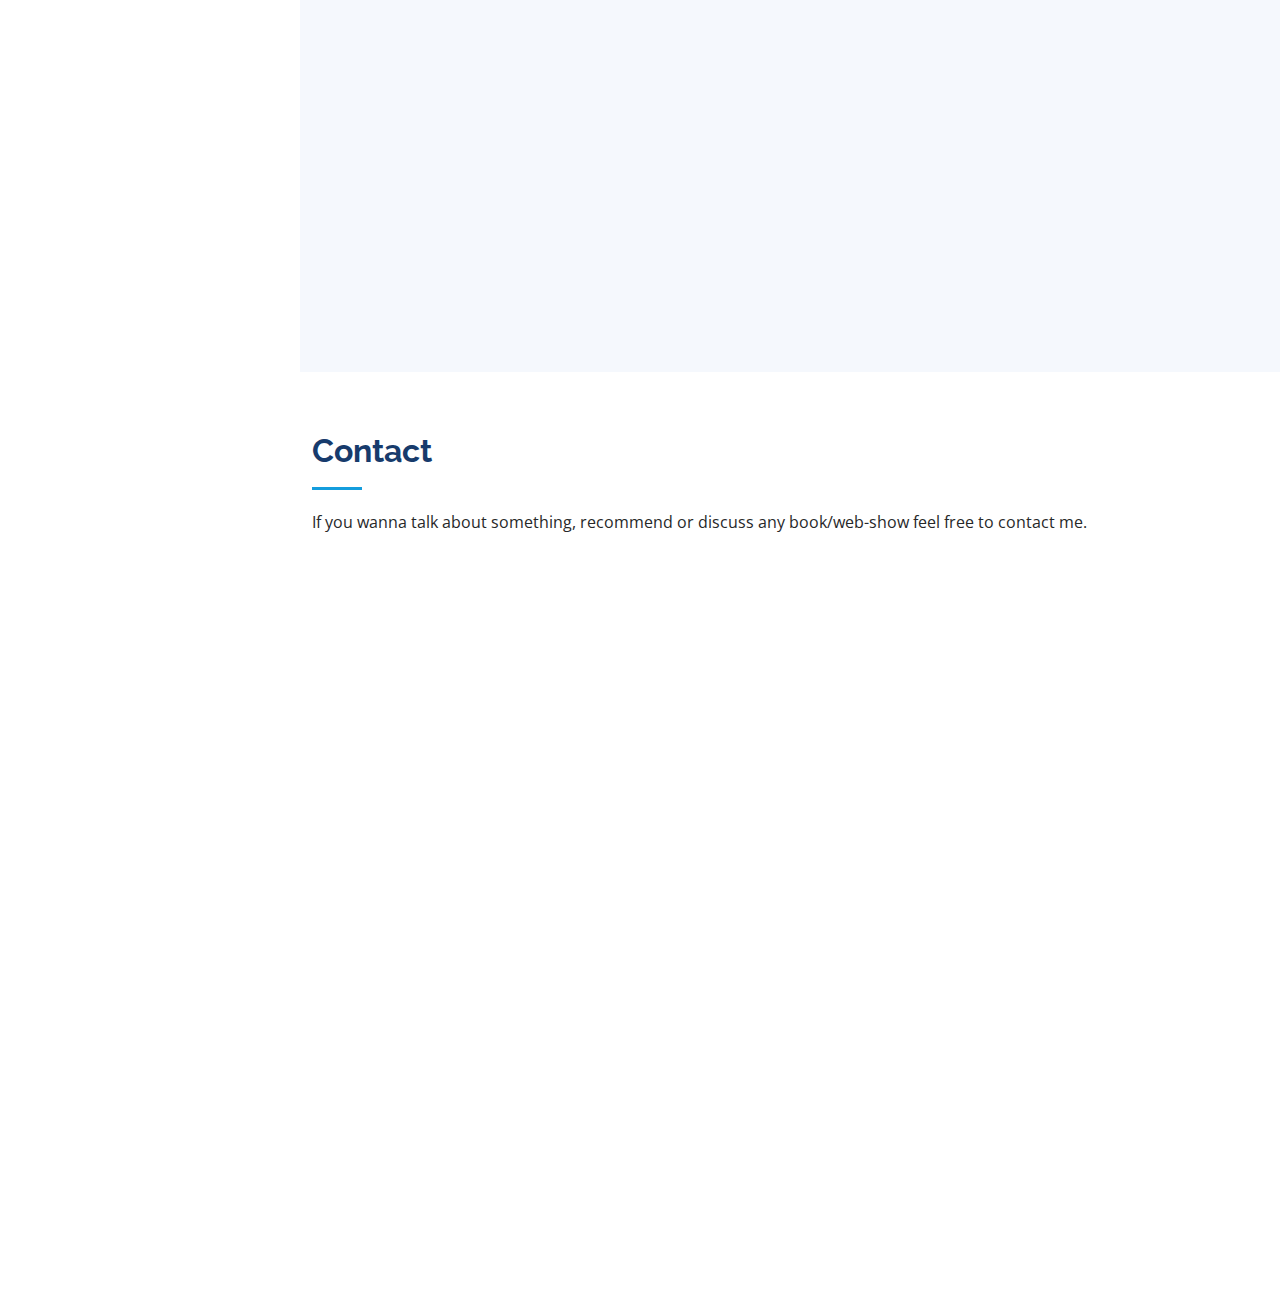
==== commit 3efaae9d: "Changes to be committed: 	modified:   assets/css/style.css 	new file:   assets/img/IMG_1672.jpg 	del" ====
--- a/index.html
+++ b/index.html
@@ -14,7 +14,9 @@
   <link href="assets/img/apple-touch-icon.png" rel="apple-touch-icon">
 
   <!-- Google Fonts -->
-  <link href="https://fonts.googleapis.com/css?family=Open+Sans:300,300i,400,400i,600,600i,700,700i|Raleway:300,300i,400,400i,500,500i,600,600i,700,700i|Poppins:300,300i,400,400i,500,500i,600,600i,700,700i" rel="stylesheet">
+  <link
+    href="https://fonts.googleapis.com/css?family=Open+Sans:300,300i,400,400i,600,600i,700,700i|Raleway:300,300i,400,400i,500,500i,600,600i,700,700i|Poppins:300,300i,400,400i,500,500i,600,600i,700,700i"
+    rel="stylesheet">
 
   <!-- Vendor CSS Files -->
   <link href="assets/vendor/aos/aos.css" rel="stylesheet">
@@ -61,9 +63,11 @@
           <li><a href="#hero" class="nav-link scrollto active"><i class="bx bx-home"></i> <span>Home</span></a></li>
           <!-- <li><a href="#about" class="nav-link scrollto"><i class="bx bx-user"></i> <span>About</span></a></li> -->
           <li><a href="#resume" class="nav-link scrollto"><i class="bx bx-file-blank"></i> <span>Resume</span></a></li>
-          <li><a href="#portfolio" class="nav-link scrollto"><i class="bx bx-book-content"></i> <span>Sketches</span></a></li>
+          <li><a href="#portfolio" class="nav-link scrollto"><i class="bx bx-book-content"></i>
+              <span>Sketches</span></a></li>
           <li><a href="#services" class="nav-link scrollto"><i class="bx bx-server"></i> <span>Blogs</span></a></li>
-          <li><a href="#testimonials" class="nav-link scrollto"><i class="bx bx-server"></i> <span>Spotify</span></a></li>
+          <li><a href="#testimonials" class="nav-link scrollto"><i class="bx bx-server"></i> <span>Spotify</span></a>
+          </li>
           <li><a href="#contact" class="nav-link scrollto"><i class="bx bx-envelope"></i> <span>Contact</span></a></li>
         </ul>
       </nav><!-- .nav-menu -->
@@ -74,7 +78,8 @@
   <section id="hero" class="d-flex flex-column justify-content-center align-items-center">
     <div class="hero-container" data-aos="fade-in">
       <h1>Rishabh Sharma</h1>
-      <p>I'm <span class="typed" data-typed-items="Software Developer, Bibliophile , Cinephile ,Artist(NOOB)"></span></p>
+      <p>I'm <span class="typed"
+          data-typed-items="Software Developer, Bibliophile , Cinephile , Excursionist, Artist(NOOB)"></span></p>
     </div>
   </section><!-- End Hero -->
 
@@ -247,7 +252,9 @@
 
         <div class="section-title">
           <h2>Resume</h2>
-          <p>I have a knack for problem-solving, and facing new challenges keeps me motivated. I have my interests in programming and something that I love about programming is the opportunity to work with people from a wide range of disciplines. Leisure interests include reading thriller-genre books and playing chess.</p>
+          <p>I have a knack for problem-solving, and facing new challenges keeps me motivated. I have my interests in
+            programming and something that I love about programming is the opportunity to work with people from a wide
+            range of disciplines. Leisure interests include reading thriller-genre books and playing chess.</p>
         </div>
 
         <div class="row">
@@ -255,7 +262,8 @@
             <h3 class="resume-title">Sumary</h3>
             <div class="resume-item pb-0">
               <h4>Rishabh Sharma</h4>
-              <p><em>Innovative and deadline-driven software developer who is new in the industry and trying to understand and do professional work.</em></p>
+              <p><em>Innovative and deadline-driven software developer who is new in the industry and trying to
+                  understand and do professional work.</em></p>
               <ul>
                 <li>Bangalore, India</li>
                 <!-- <li>(123) 456-7891</li>
@@ -276,34 +284,56 @@
               <p>Quia nobis sequi est occaecati aut. Repudiandae et iusto quae reiciendis et quis Eius vel ratione eius unde vitae rerum voluptates asperiores voluptatem Earum molestiae consequatur neque etlon sader mart dila</p>
             </div>
           </div> -->
-          <div class="col-lg-6" data-aos="fade-up" data-aos-delay="100">
-            <h3 class="resume-title">Professional Experience</h3>
-            <div class="resume-item">
-              <h4>Software Development Engineer ,Amazon </h4>
-              <h5>July 2022 - Present</h5>
-              <p><em>Bangalore, India</em></p>
-              <ul>
-                <!-- <li>Developed numerous marketing programs (logos, brochures,infographics, presentations, and advertisements).</li>
-                <li>Managed up to 5 projects or tasks at a given time while under pressure</li>
-                <li>Recommended and consulted with clients on the most appropriate graphic design</li>
-                <li>Created 4+ design presentations and proposals a month for clients and account managers</li> -->
-              </ul>
-            </div>
-            <div class="resume-item">
-              <h4>Software Engineer Intern</h4>
-              <h5>May 2021 - July 2021</h5>
-              <p><em> Pune, India </em></p>
-              <ul>
-                <li>Developed a REST Spring Boot Angular application with different services and implemented mockito tests.</li>
-                <li>Used JDBC api to create connection with the database, performed queries and visualized results with swagger-ui. </li>
-                <li>Analyzed and provided solution to resolve 4 jiras related to missing breaks in a Portfolio Services System application.</li>
-              </ul>
-            </div>
-            
-          </div>
-        </div>
-
-      </div>
+            <div class="col-lg-6" data-aos="fade-up" data-aos-delay="100" width="100%">
+              <h3 class="resume-title">Professional Experience</h3>
+              <div class="resume-item">
+                <h4>Software Development Engineer ,Amazon </h4>
+                <h5>July 2022 - Present</h5>
+                <p><em>Bangalore, India</em></p>
+                Working in Finance Technology.
+                <ul>
+                  Innovated orchestrator module for an Audit tool, enhancing tax data reconciliation across all
+                  Amazon
+                  IN businesses. Utilized Amazon ECS, AWS Lambda, AWS DynamoDB, SNS, and SQS for rapid communication and
+                  robust authentication-authorization, elevating reporting exception handling and anomaly detection.
+
+                </ul>
+                <ul>Pioneered the design and development of a TDS reconciliation tool, identifying discrepancies and
+                  securing tax credits. Mentored developers in crafting an interactive UI and correlated backend
+                  services,
+                  providing a comprehensive System Health Insights bird's-eye view. Employed Amazon Athena for
+                  consecutive
+                  reconciliations and streamlined data source mappings.</ul>
+                <ul> Successfully onboarded Amazon IN Retail business onto a Regulatory Audit and Risk Assessment
+                  System,
+                  ensuring anomaly detection for timely compliance. Applied Spark framework with Hudi for accelerated
+                  reconciliation and transformation of large datasets, emphasizing data completeness, system state
+                  management, and systematic report generation.</ul>
+                <ul>Committed to continuous learning, led best practices for deployment and management of services,
+                  contributing to the success of intricate projects in tax data reconciliation and anomaly detection.
+                </ul>
+                <ul>Misc AWS Technologies Explored - S3, Elastic Load Balancing, EC2, EMR, Textract.</ul>
+
+
+              </div>
+              <div class="resume-item">
+                <h4>Software Engineer Intern</h4>
+                <h5>May 2021 - July 2021</h5>
+                <p><em> Pune, India </em></p>
+                <ul>
+                  <li>Developed a REST Spring Boot Angular application with different services and implemented mockito
+                    tests.</li>
+                  <li>Used JDBC api to create connection with the database, performed queries and visualized results
+                    with swagger-ui. </li>
+                  <li>Analyzed and provided solution to resolve 4 jiras related to missing breaks in a Portfolio
+                    Services System application.</li>
+                </ul>
+              </div>
+
+            </div>
+          </div>
+
+        </div>
     </section><!-- End Resume Section -->
 
     <!-- ======= Portfolio Section ======= -->
@@ -441,7 +471,7 @@
           </div>
           <div class="col-lg-4 col-md-6 icon-box" data-aos="fade-up" data-aos-delay="100">
             <div class="icon"><i class="bi bi-card-checklist"></i></div>
-            <h4 class="title"><a href="">Movies and Shows  </a></h4>
+            <h4 class="title"><a href="">Movies and Shows </a></h4>
             <p class="description">To Be Added </p>
           </div>
           <div class="col-lg-4 col-md-6 icon-box" data-aos="fade-up" data-aos-delay="200">
@@ -449,9 +479,9 @@
             <h4 class="title"><a href="">Projects</a></h4>
             <p class="description">TBA</p>
           </div>
-           <div class="col-lg-4 col-md-6 icon-box" data-aos="fade-up" data-aos-delay="300">
+          <div class="col-lg-4 col-md-6 icon-box" data-aos="fade-up" data-aos-delay="300">
             <div class="icon"><i class="bi bi-binoculars"></i></div>
-            <h4 class="title"><a href="">Leetcode Profile</a></h4>
+            <h4 class="title"><a href="https://leetcode.com/risharma18b/">Leetcode Profile</a></h4>
             <p class="description"></p>
           </div>
           <!--<div class="col-lg-4 col-md-6 icon-box" data-aos="fade-up" data-aos-delay="400">
@@ -492,7 +522,10 @@
                 <h3>Jena Karlis</h3>
                 <h4>Store Owner</h4>
               </div> -->
-              <iframe style="border-radius:12px" src="https://open.spotify.com/embed/playlist/4V5U6uUlT5uv5gqG6p8don?utm_source=generator&theme=0" width="100%" height="380" frameBorder="0" allowfullscreen="" allow="autoplay; clipboard-write; encrypted-media; fullscreen; picture-in-picture"></iframe>
+              <iframe style="border-radius:12px"
+                src="https://open.spotify.com/embed/playlist/4V5U6uUlT5uv5gqG6p8don?utm_source=generator&theme=0"
+                width="100%" height="380" frameBorder="0" allowfullscreen=""
+                allow="autoplay; clipboard-write; encrypted-media; fullscreen; picture-in-picture"></iframe>
             </div><!-- End testimonial item -->
 
             <div class="swiper-slide">
@@ -506,7 +539,10 @@
                 <h3>Matt Brandon</h3>
                 <h4>Freelancer</h4>
               </div> -->
-              <iframe style="border-radius:12px" src="https://open.spotify.com/embed/playlist/53Fa5BwtEVOFikJavcQBQ5?utm_source=generator" width="100%" height="380" frameBorder="0" allowfullscreen="" allow="autoplay; clipboard-write; encrypted-media; fullscreen; picture-in-picture"></iframe>
+              <iframe style="border-radius:12px"
+                src="https://open.spotify.com/embed/playlist/53Fa5BwtEVOFikJavcQBQ5?utm_source=generator" width="100%"
+                height="380" frameBorder="0" allowfullscreen=""
+                allow="autoplay; clipboard-write; encrypted-media; fullscreen; picture-in-picture"></iframe>
             </div><!-- End testimonial item -->
 
             <div class="swiper-slide">
@@ -520,7 +556,10 @@
                 <h3>Saul Goodman</h3>
                 <h4>Ceo &amp; Founder</h4>
               </div> -->
-              <iframe style="border-radius:12px" src="https://open.spotify.com/embed/playlist/48FzzGrpY8kNujWQgkJJsB?utm_source=generator" width="100%" height="380" frameBorder="0" allowfullscreen="" allow="autoplay; clipboard-write; encrypted-media; fullscreen; picture-in-picture"></iframe>
+              <iframe style="border-radius:12px"
+                src="https://open.spotify.com/embed/playlist/48FzzGrpY8kNujWQgkJJsB?utm_source=generator" width="100%"
+                height="380" frameBorder="0" allowfullscreen=""
+                allow="autoplay; clipboard-write; encrypted-media; fullscreen; picture-in-picture"></iframe>
             </div><!-- End testimonial item -->
 
             <div class="swiper-slide">
@@ -534,12 +573,15 @@
                 <h3>Sara Wilsson</h3>
                 <h4>Designer</h4>
               </div> -->
-              <iframe style="border-radius:12px" src="https://open.spotify.com/embed/playlist/6kwsrBHZuJHfhoolCjEnKP?utm_source=generator" width="100%" height="380" frameBorder="0" allowfullscreen="" allow="autoplay; clipboard-write; encrypted-media; fullscreen; picture-in-picture"></iframe>
+              <iframe style="border-radius:12px"
+                src="https://open.spotify.com/embed/playlist/6kwsrBHZuJHfhoolCjEnKP?utm_source=generator" width="100%"
+                height="380" frameBorder="0" allowfullscreen=""
+                allow="autoplay; clipboard-write; encrypted-media; fullscreen; picture-in-picture"></iframe>
             </div><!-- End testimonial item -->
 
-            
-
-            
+
+
+
 
             <div class="swiper-slide">
               <!-- <div class="testimonial-item" data-aos="fade-up" data-aos-delay="400">
@@ -552,8 +594,10 @@
                 <h3>John Larson</h3>
                 <h4>Entrepreneur</h4>
               </div> -->
-              Show code
-<iframe style="border-radius:12px" src="https://open.spotify.com/embed/playlist/7jkri3Ec6mxAiTUZVP0D40?utm_source=generator" width="100%" height="380" frameBorder="0" allowfullscreen="" allow="autoplay; clipboard-write; encrypted-media; fullscreen; picture-in-picture"></iframe>
+              <iframe style="border-radius:12px"
+                src="https://open.spotify.com/embed/playlist/7jkri3Ec6mxAiTUZVP0D40?utm_source=generator" width="100%"
+                height="380" frameBorder="0" allowfullscreen=""
+                allow="autoplay; clipboard-write; encrypted-media; fullscreen; picture-in-picture"></iframe>
             </div><!-- End testimonial item -->
 
           </div>
@@ -579,7 +623,7 @@
               <div class="address">
                 <i class="bi bi-geo-alt"></i>
                 <h4>Location:</h4>
-                <p>In the Moment &#128521;</p>
+                <p>Bangalore &#128521;</p>
               </div>
 
               <div class="email">
@@ -594,7 +638,9 @@
                 <p>+9194245-97135</p>
               </div>
 
-              <iframe src="https://www.google.com/maps/embed?pb=!1m14!1m12!1m3!1d15552.649179714963!2d77.71085735!3d12.961464699999999!2m3!1f0!2f0!3f0!3m2!1i1024!2i768!4f13.1!5e0!3m2!1sen!2sin!4v1658577190531!5m2!1sen!2sin" frameborder="0" style="border:0; width: 100%; height: 290px;" allowfullscreen></iframe>
+              <iframe
+                src="https://www.google.com/maps/embed?pb=!1m14!1m12!1m3!1d15552.649179714963!2d77.71085735!3d12.961464699999999!2m3!1f0!2f0!3f0!3m2!1i1024!2i768!4f13.1!5e0!3m2!1sen!2sin!4v1658577190531!5m2!1sen!2sin"
+                frameborder="0" style="border:0; width: 100%; height: 290px;" allowfullscreen></iframe>
             </div>
 
           </div>
@@ -641,11 +687,12 @@
       <!-- <div class="copyright">
         &copy; Copyright <strong><span>Rishabh</span></strong>
       </div> -->
-      
+
     </div>
   </footer><!-- End  Footer -->
 
-  <a href="#" class="back-to-top d-flex align-items-center justify-content-center"><i class="bi bi-arrow-up-short"></i></a>
+  <a href="#" class="back-to-top d-flex align-items-center justify-content-center"><i
+      class="bi bi-arrow-up-short"></i></a>
 
   <!-- Vendor JS Files -->
   <script src="assets/vendor/purecounter/purecounter.js"></script>
--- a/assets/css/style.css
+++ b/assets/css/style.css
@@ -198,7 +198,7 @@
 #hero {
   width: 100%;
   height: 100vh;
-  background: url("../img/bgchoice1.jpg") top center;
+  background: url("../img/imgpeak1.JPG") top center;
   background-size: cover;
 }
 #hero:before {
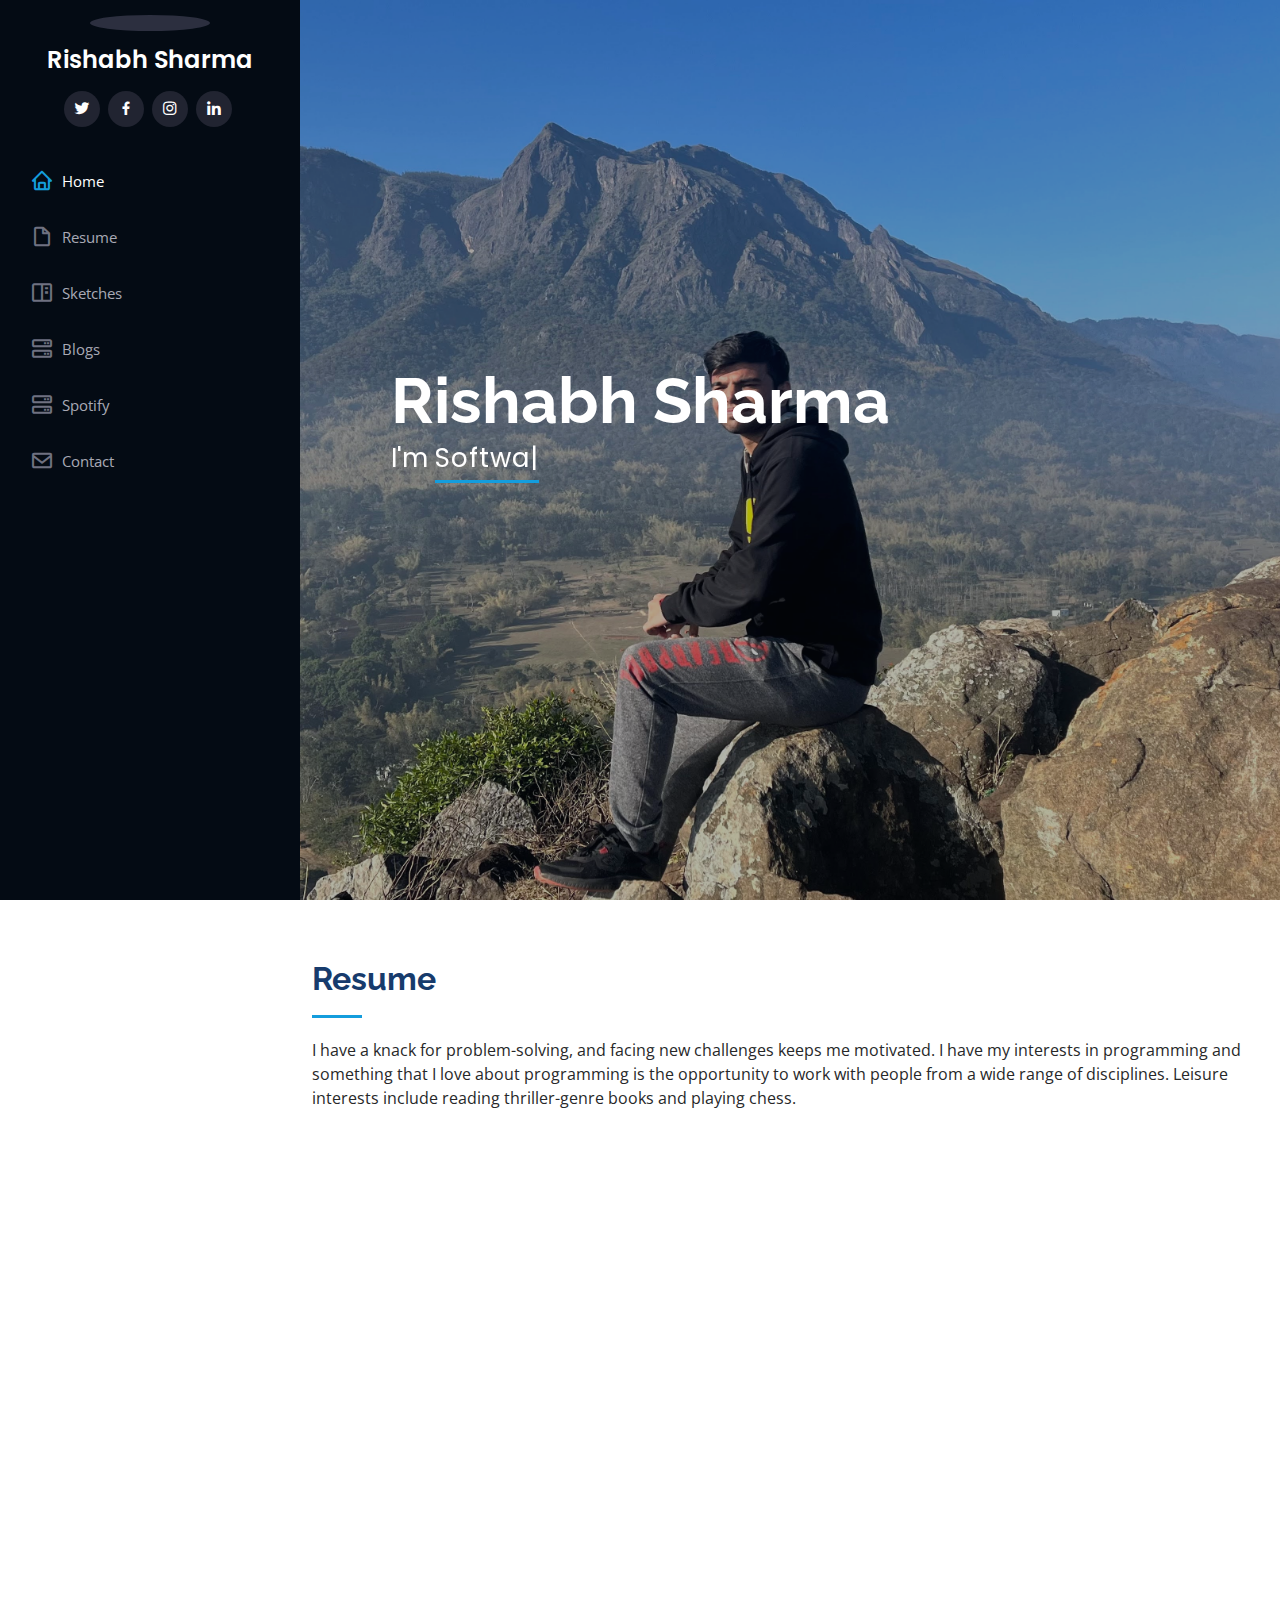
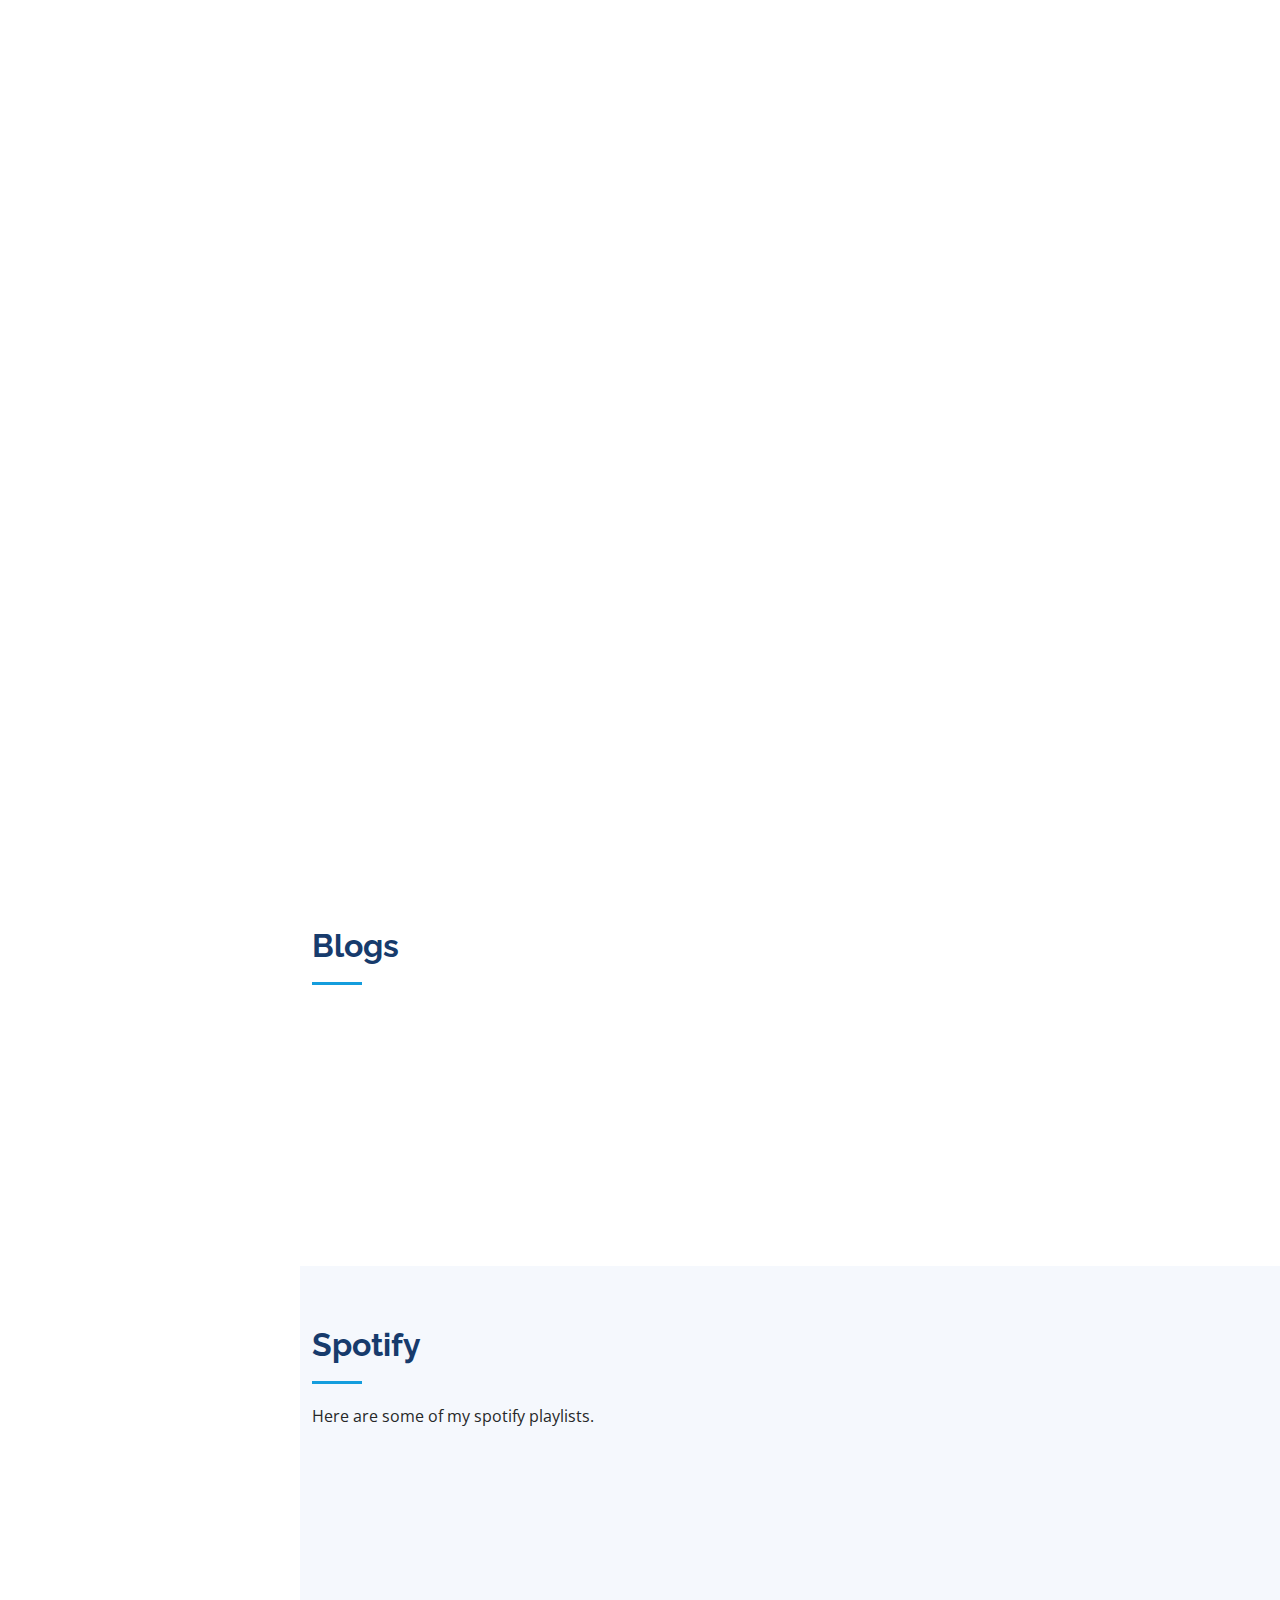
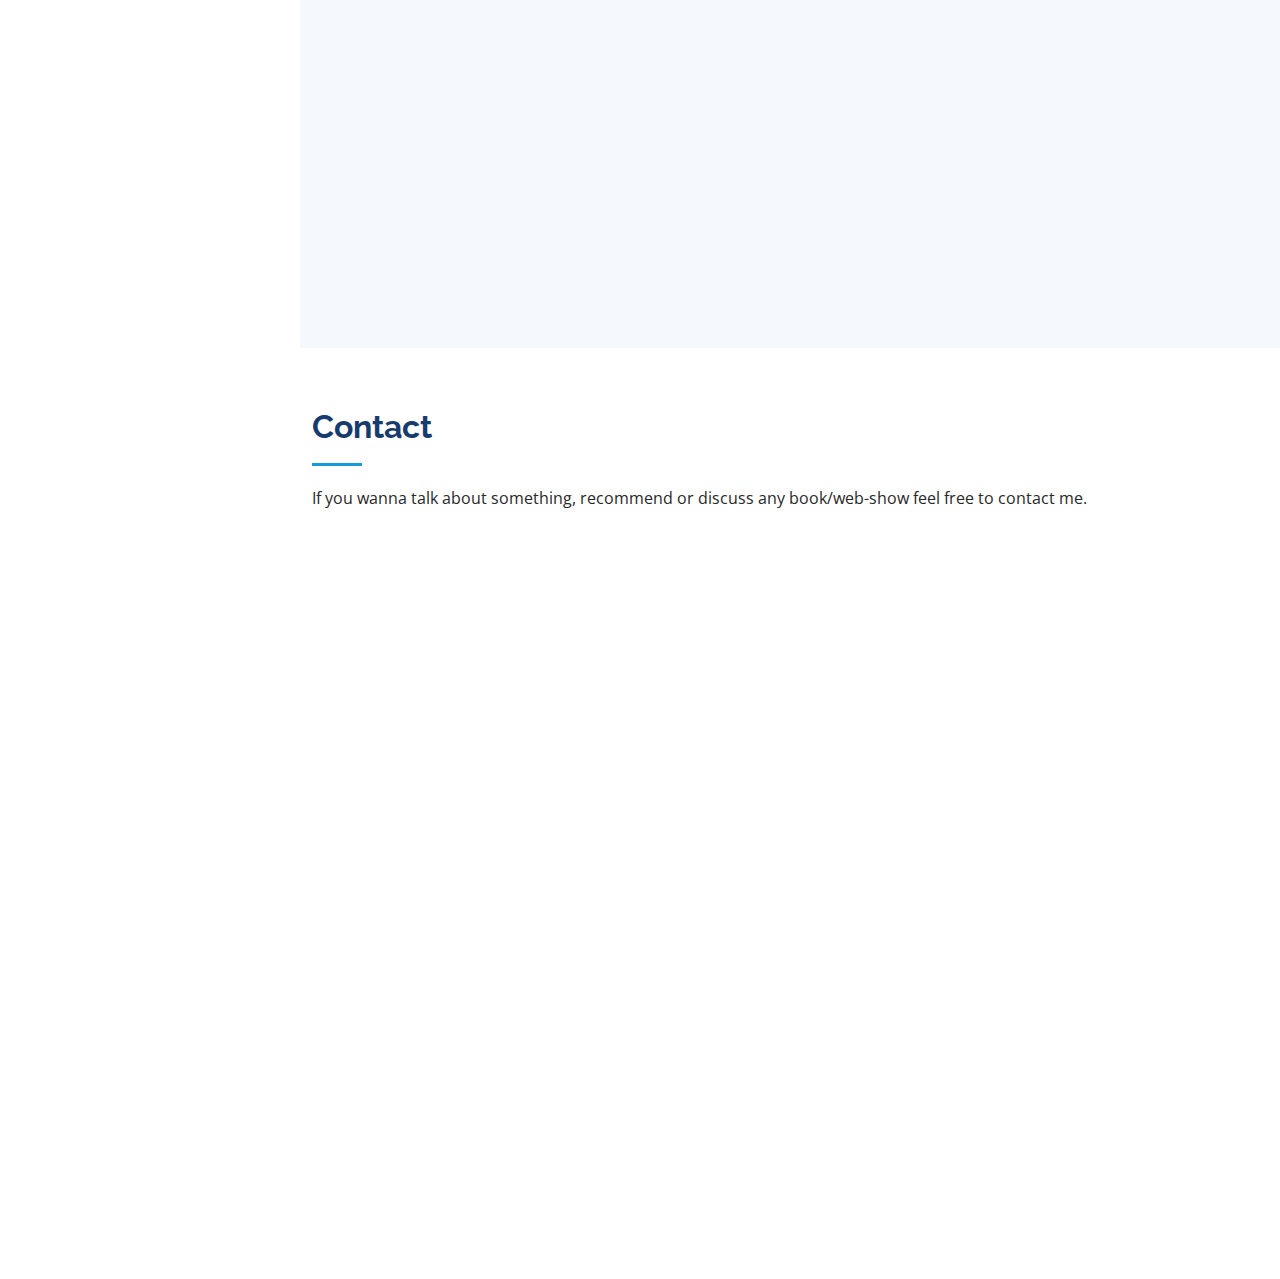
==== commit 1bedb87a: "Update index.html" ====
--- a/index.html
+++ b/index.html
@@ -262,8 +262,7 @@
             <h3 class="resume-title">Sumary</h3>
             <div class="resume-item pb-0">
               <h4>Rishabh Sharma</h4>
-              <p><em>Innovative and deadline-driven software developer who is new in the industry and trying to
-                  understand and do professional work.</em></p>
+              <p><em>Innovative and deadline-driven software developer who is keen to learn and explore new technologies.</em></p>
               <ul>
                 <li>Bangalore, India</li>
                 <!-- <li>(123) 456-7891</li>
@@ -710,4 +709,4 @@
 
 </body>
 
-</html>+</html>
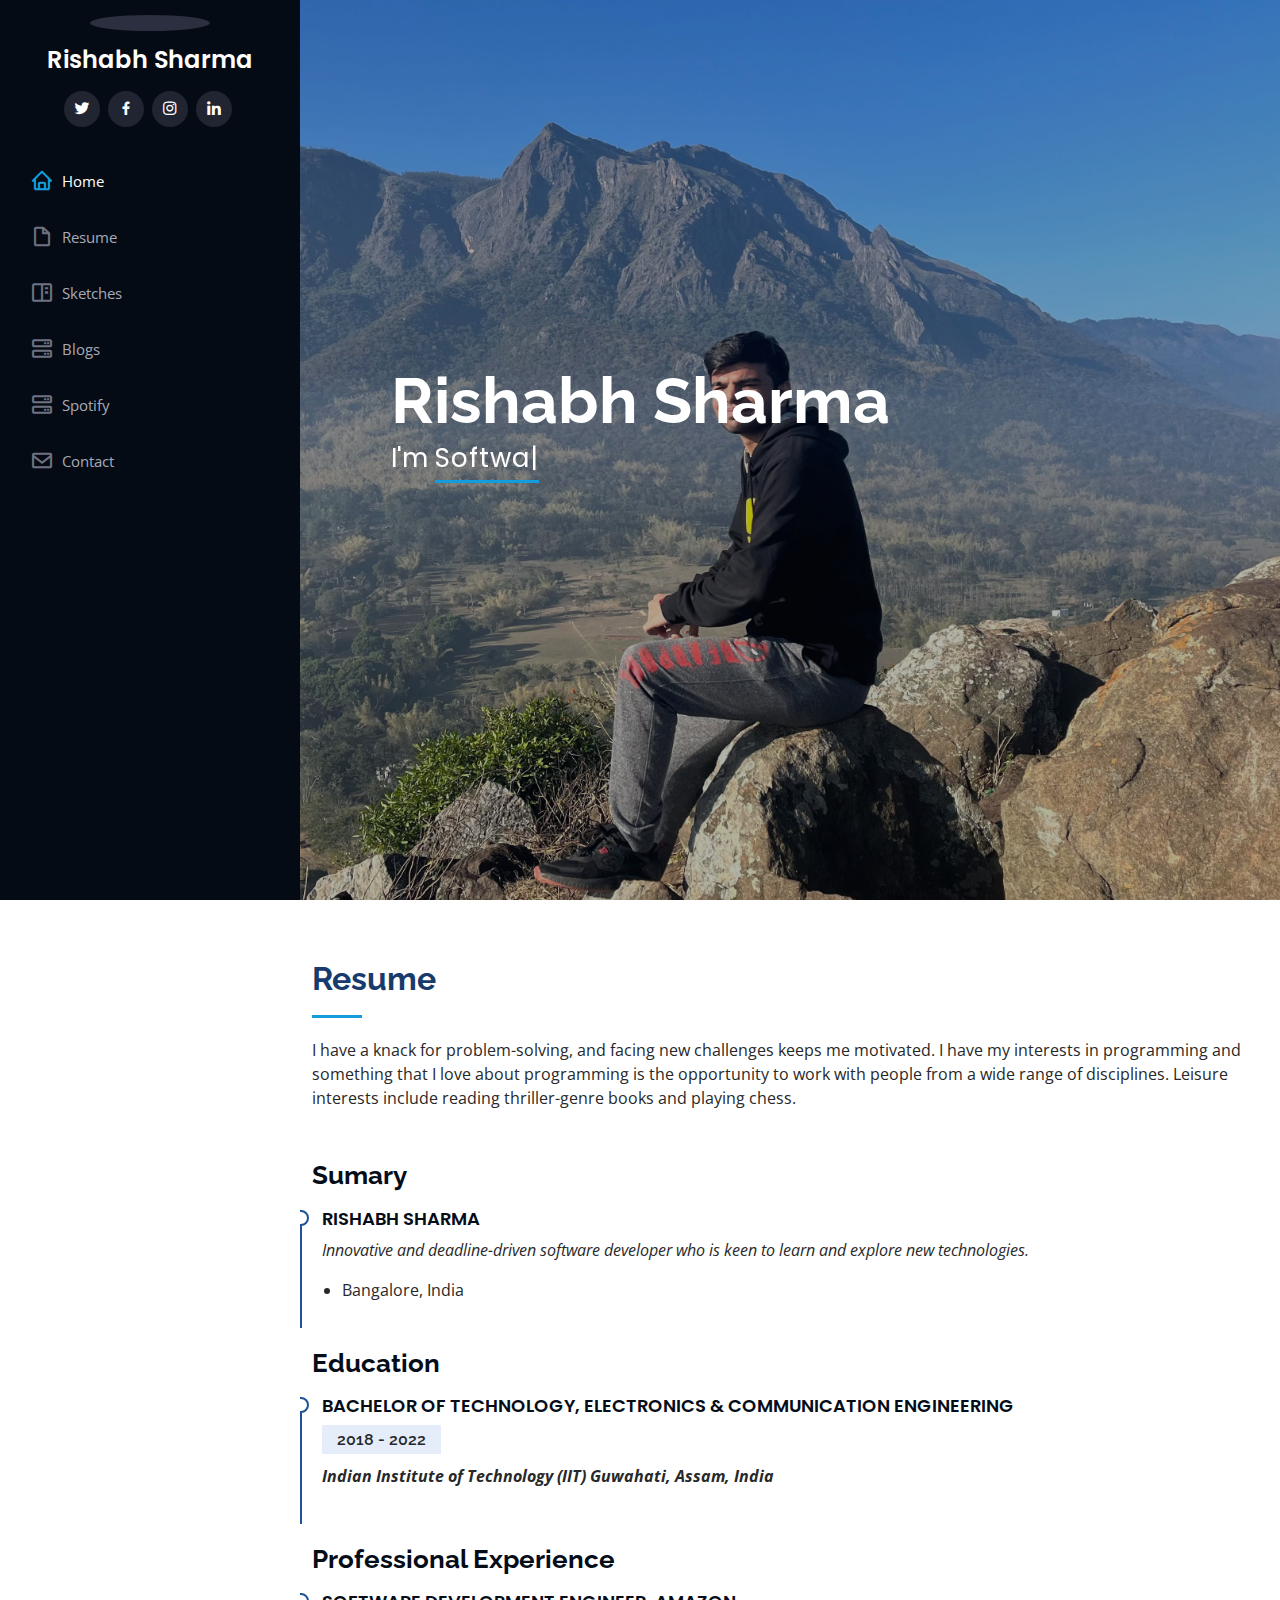
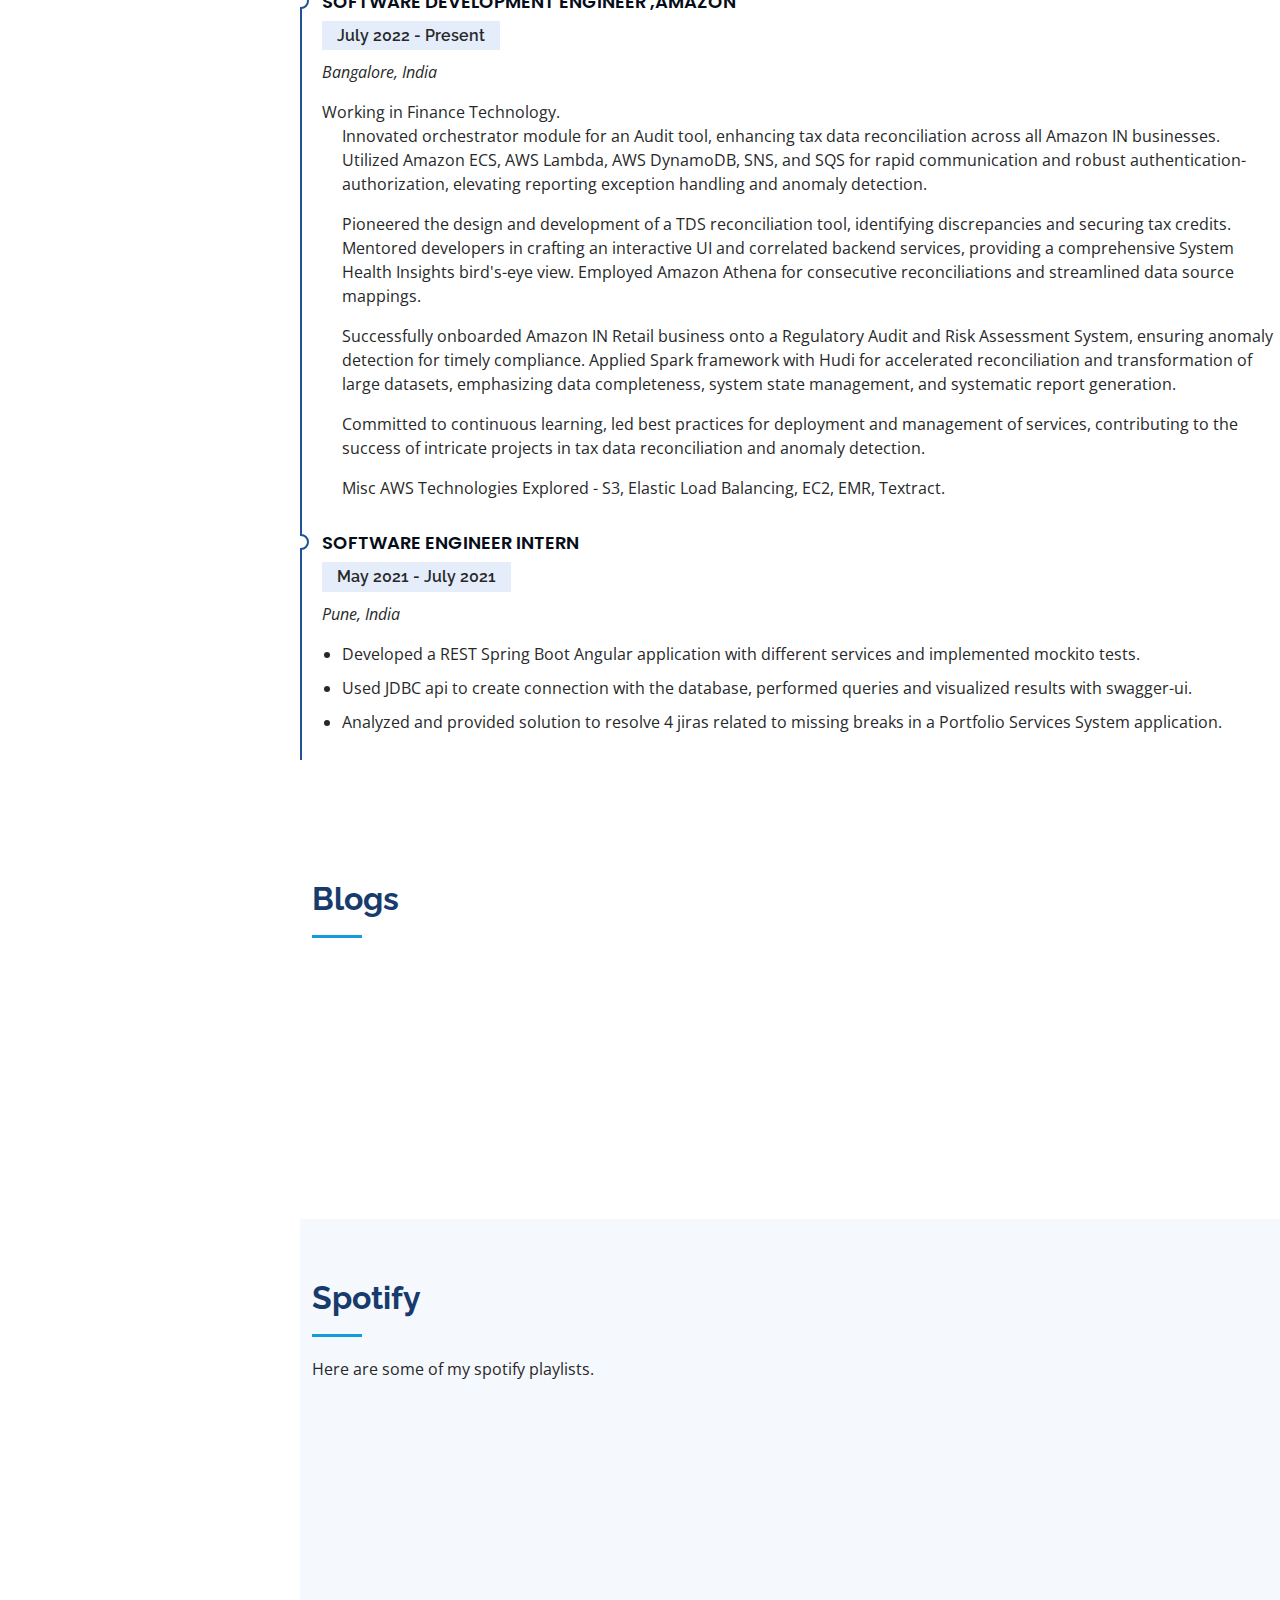
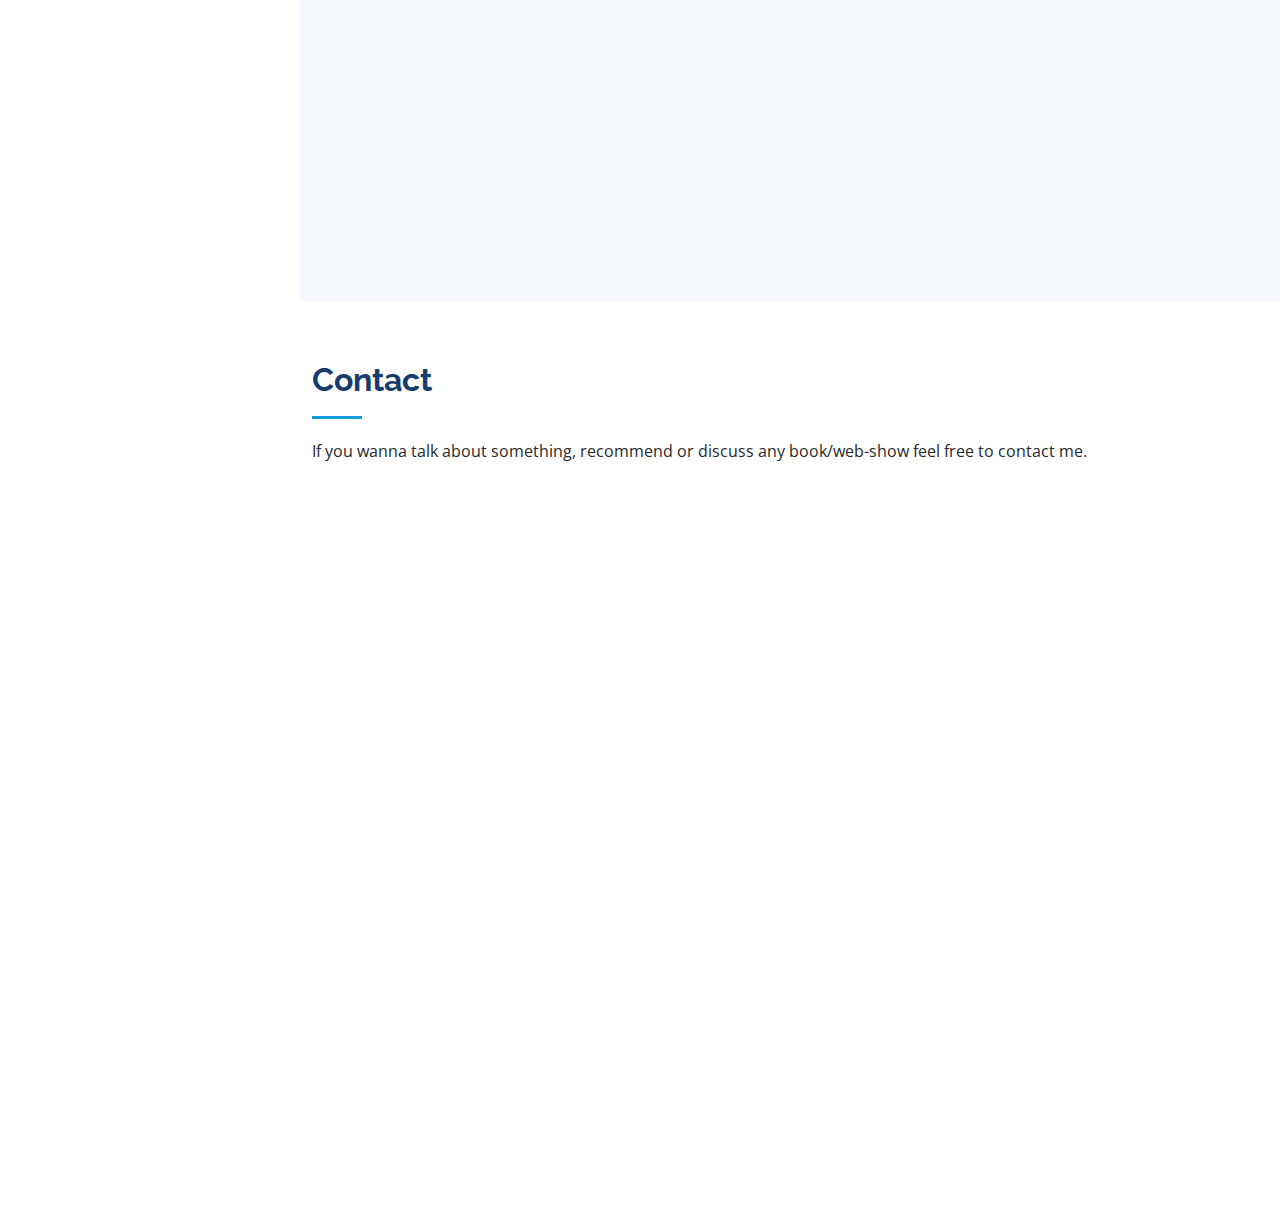
==== commit 0c738c3a: "Added Indentation fix and other minor changes" ====
--- a/index.html
+++ b/index.html
@@ -258,7 +258,6 @@
         </div>
 
         <div class="row">
-          <div class="col-lg-6" data-aos="fade-up">
             <h3 class="resume-title">Sumary</h3>
             <div class="resume-item pb-0">
               <h4>Rishabh Sharma</h4>
@@ -283,7 +282,6 @@
               <p>Quia nobis sequi est occaecati aut. Repudiandae et iusto quae reiciendis et quis Eius vel ratione eius unde vitae rerum voluptates asperiores voluptatem Earum molestiae consequatur neque etlon sader mart dila</p>
             </div>
           </div> -->
-            <div class="col-lg-6" data-aos="fade-up" data-aos-delay="100" width="100%">
               <h3 class="resume-title">Professional Experience</h3>
               <div class="resume-item">
                 <h4>Software Development Engineer ,Amazon </h4>
@@ -327,9 +325,8 @@
                   <li>Analyzed and provided solution to resolve 4 jiras related to missing breaks in a Portfolio
                     Services System application.</li>
                 </ul>
-              </div>
-
-            </div>
+              
+
           </div>
 
         </div>
